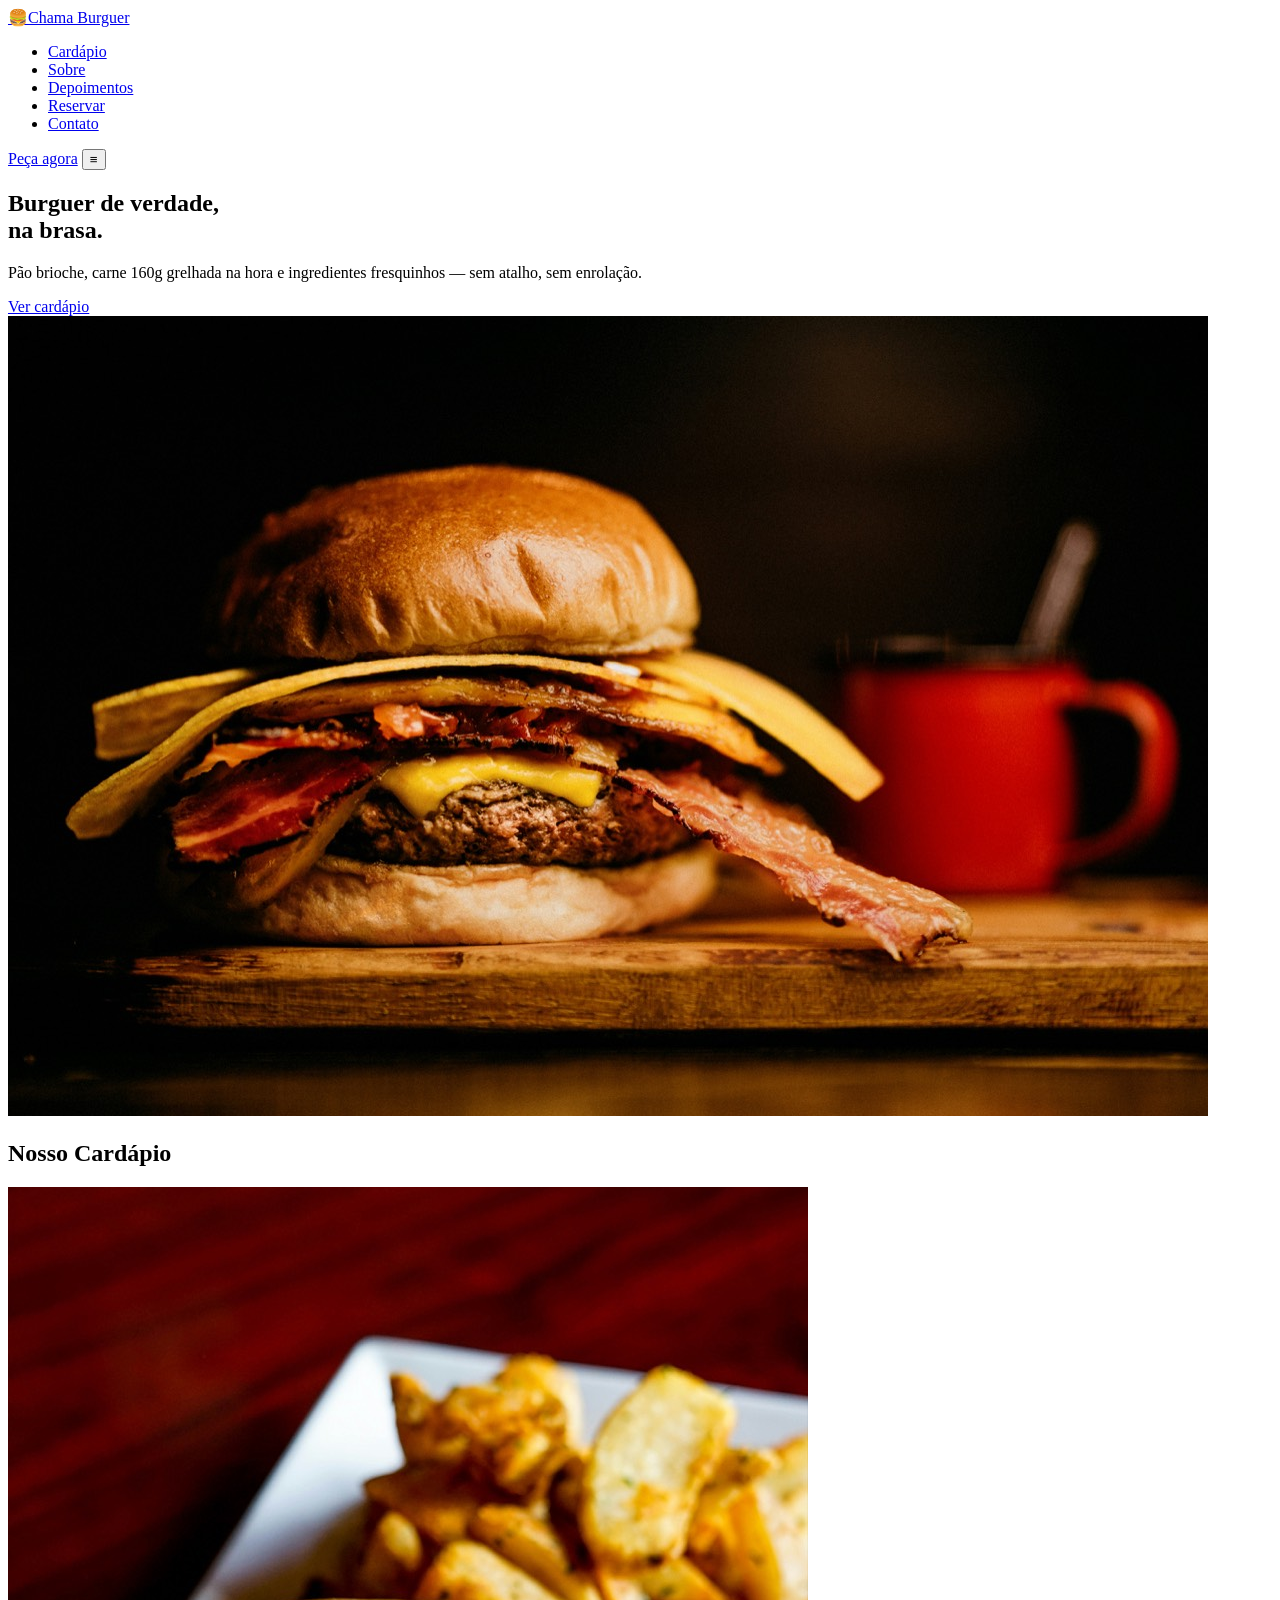
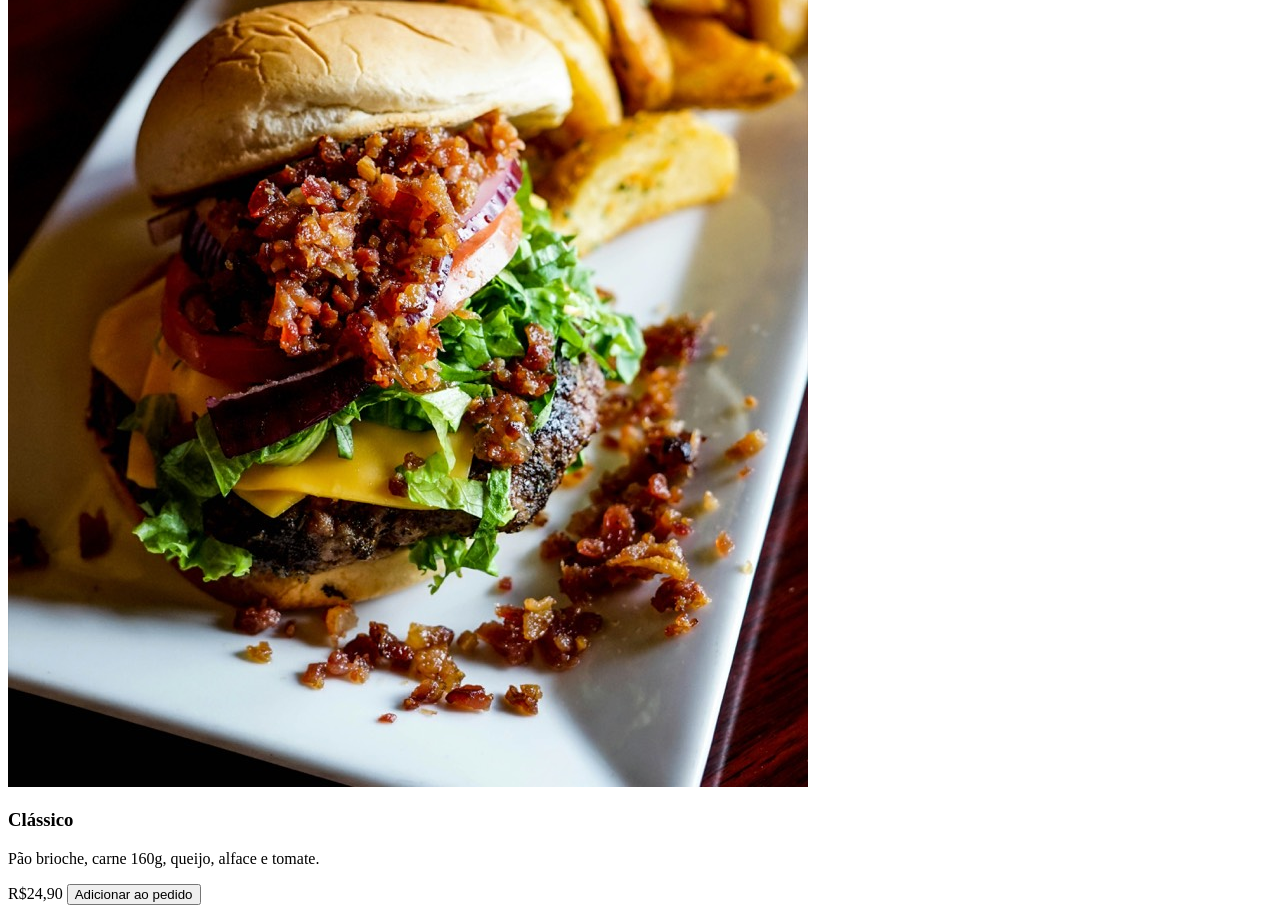
==== ChamaBurger1/index.html @ e44569ee "chama burger" ====
<!DOCTYPE html>
<html lang="pt-BR">
<head>
    <meta charset="UTF-8">
    <meta name="viewport" content="width=device-width, initial-scale=1.0">
    <title>ChamaBurguer</title>
</head>
<body>
    <header class="cabecalho-site">
        <nav class="barra-navegacao">
            <a href="#" class="logo">🍔Chama Burguer</a>

            <ul class="menu-links" id="menuLinks">
                <li><a href="#cardapio">Cardápio</a></li>
                <li><a href="#sobre">Sobre</a></li>
                <li><a href="#depoimentos">Depoimentos</a></li>
                <li><a href="#reserva">Reservar</a></li>
                <li><a href="#contato">Contato</a></li>
            </ul>
            <a href="#pedir" class="botao botao-nav">Peça agora</a>
            <button class="menu-abrir" id="menuAbrir" aria-label="Abrir menu">≡</button>
        </nav>
    </header>

    <main>
        <section class="destaque">
            <div class="destaque-conteudo">
                <div class="destaque-texto">
                    <h1>Burguer de verdade,<br>na brasa.</h1>
                    <p>Pão brioche, carne 160g grelhada na hora e ingredientes fresquinhos — sem atalho, sem enrolação.</p>
                    <a href="#cardapio" class="botao botao-primario">Ver cardápio</a>
                </div>
                <div class="destaque-imagem">
                    <img src="assets/images/destaque-burger.jpg" alt="Hambúrguer artesanal com bacon, queijo e pão brioche, grelhado na brasa">
                </div>
            </div>
        </section>

        <section class="cardapio" id="cardapio">
            <h2>Nosso Cardápio</h2>
            <div class="cardapio-itens">
                <article class="cardapio-item">
                    <div class="cardapio-item-imagem">
                        <img src="assets/images/burger-classico.jpg" alt="Foto do burger Clássico: pão brioche, carne, queijo, bacon e salada">
                    </div>
                    <h3>Clássico</h3>
                    <p>Pão brioche, carne 160g, queijo, alface e tomate.</p>
                    <span class="preco">R$24,90</span>
                    <button class="adicionar-carrinho" data-name="Clássico" data-preco="24.90">Adicionar ao pedido</button>
                </article>
            </div>
        </section>

    </main>
</body>
</html>
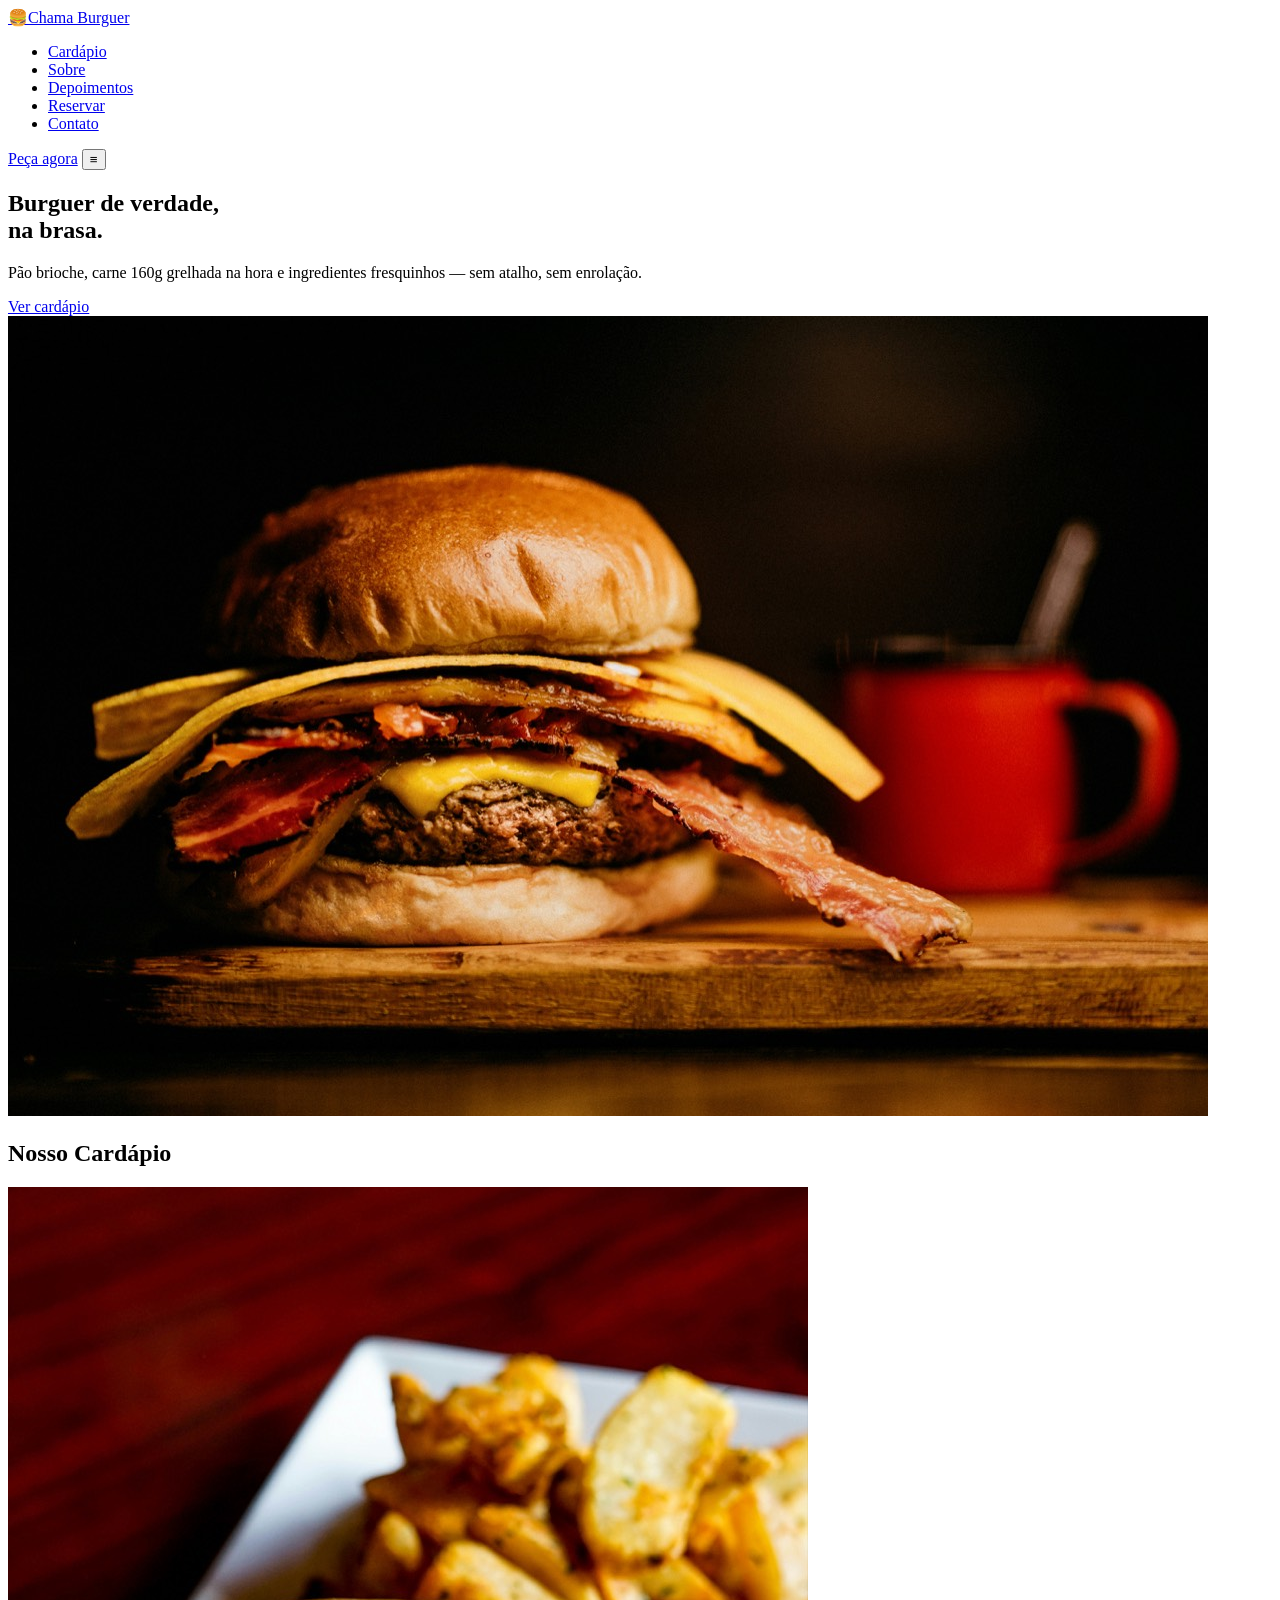
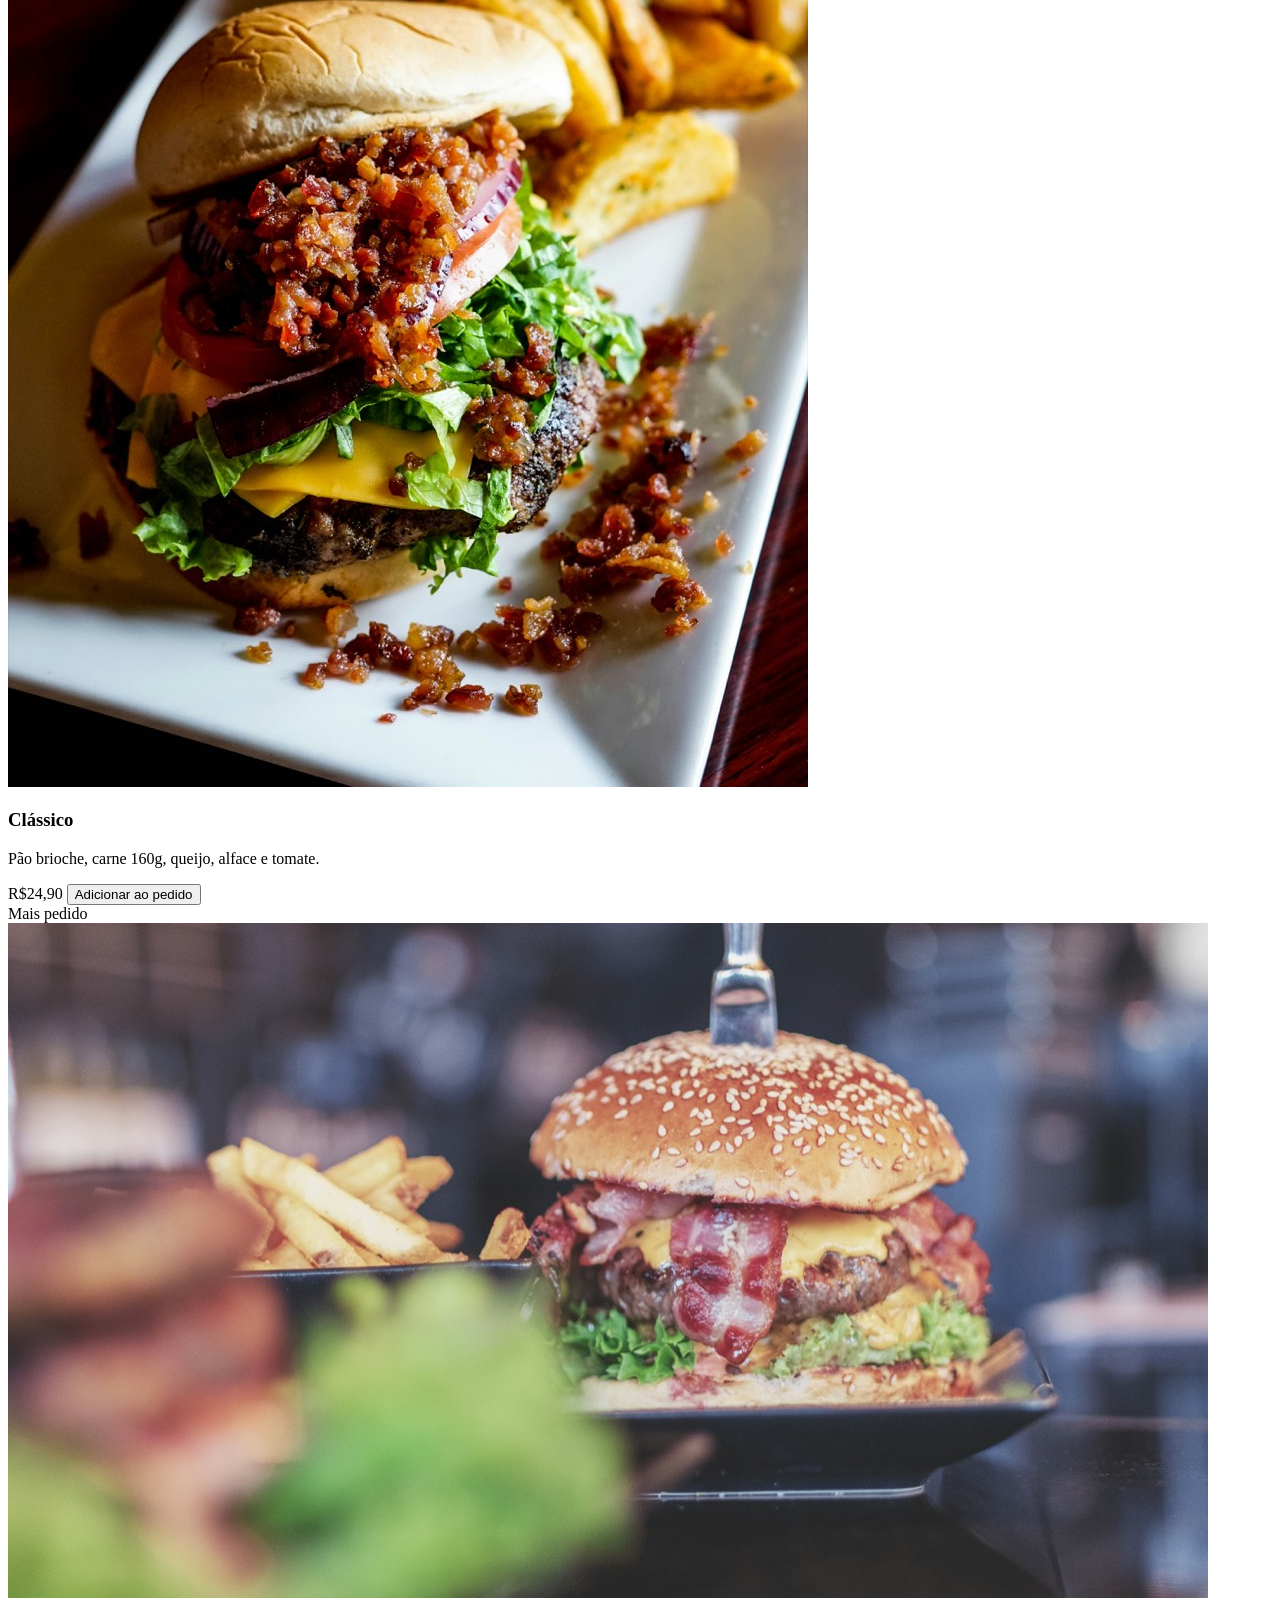
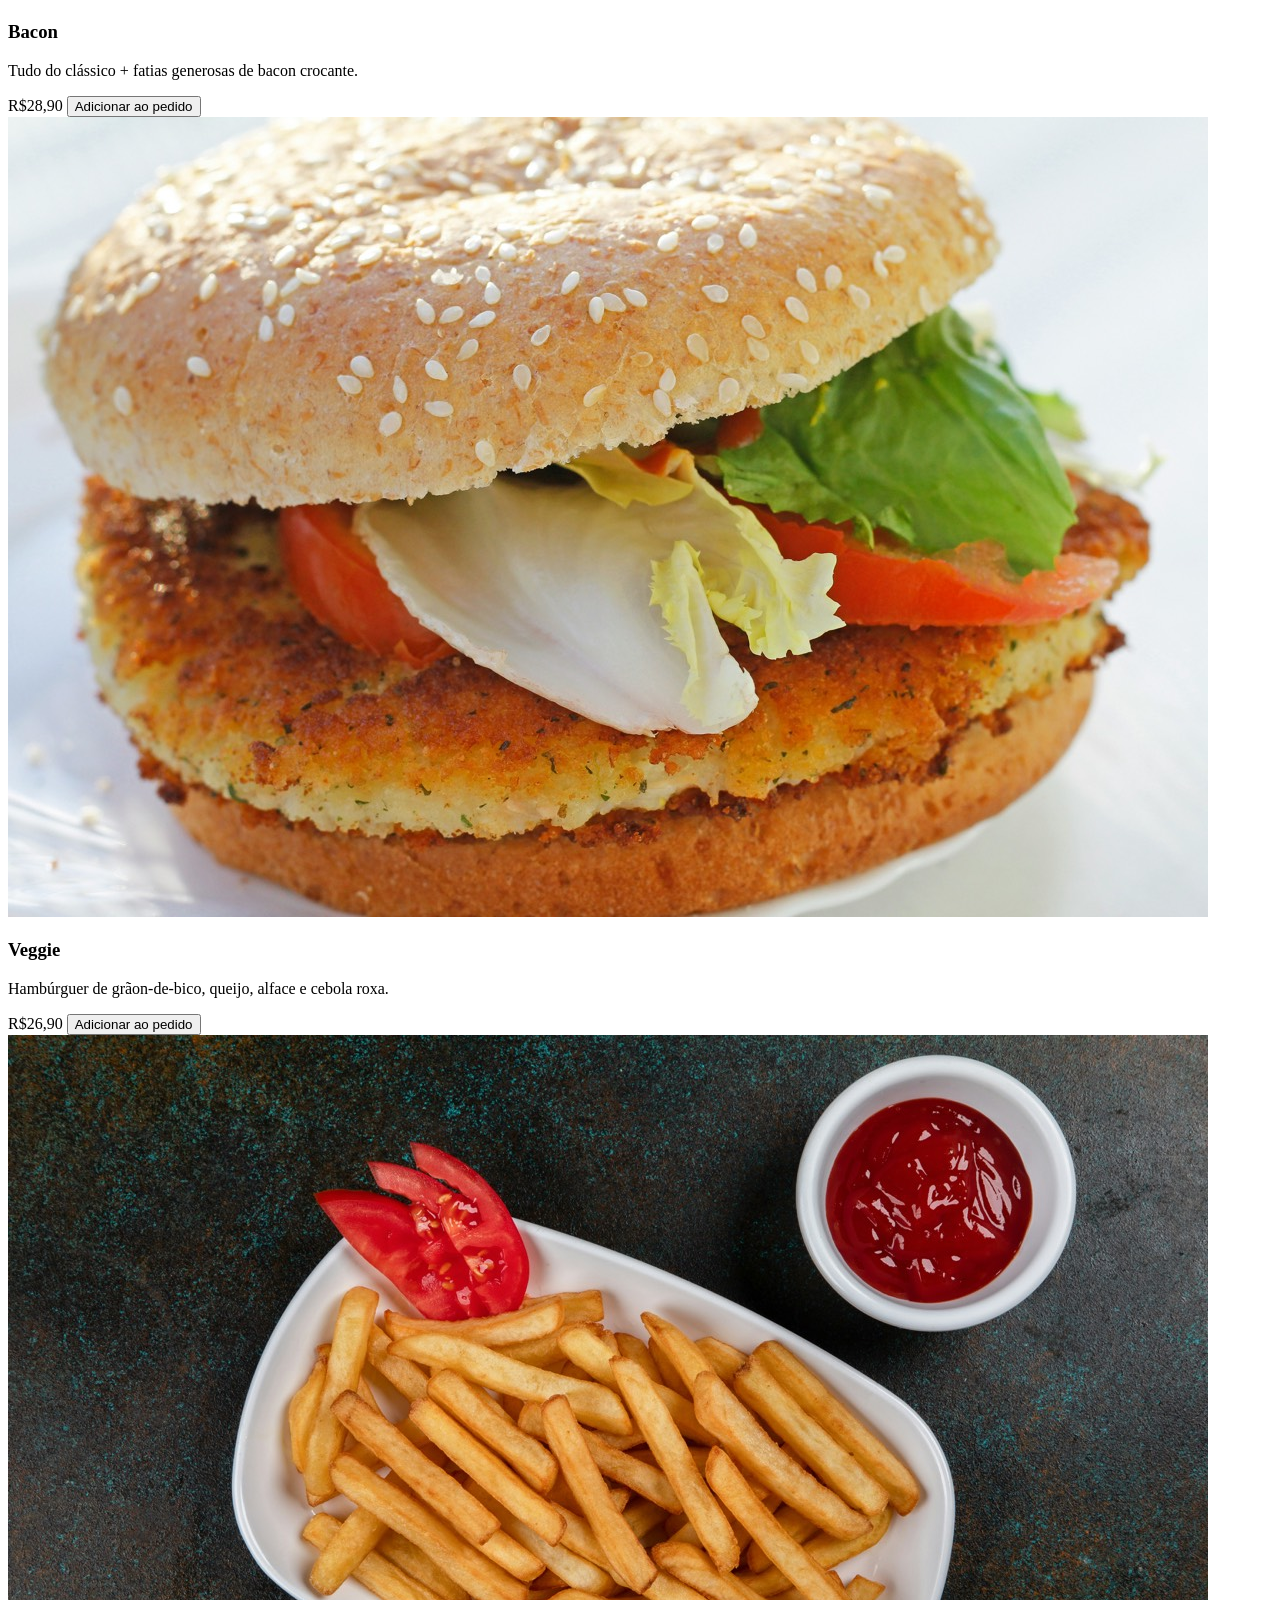
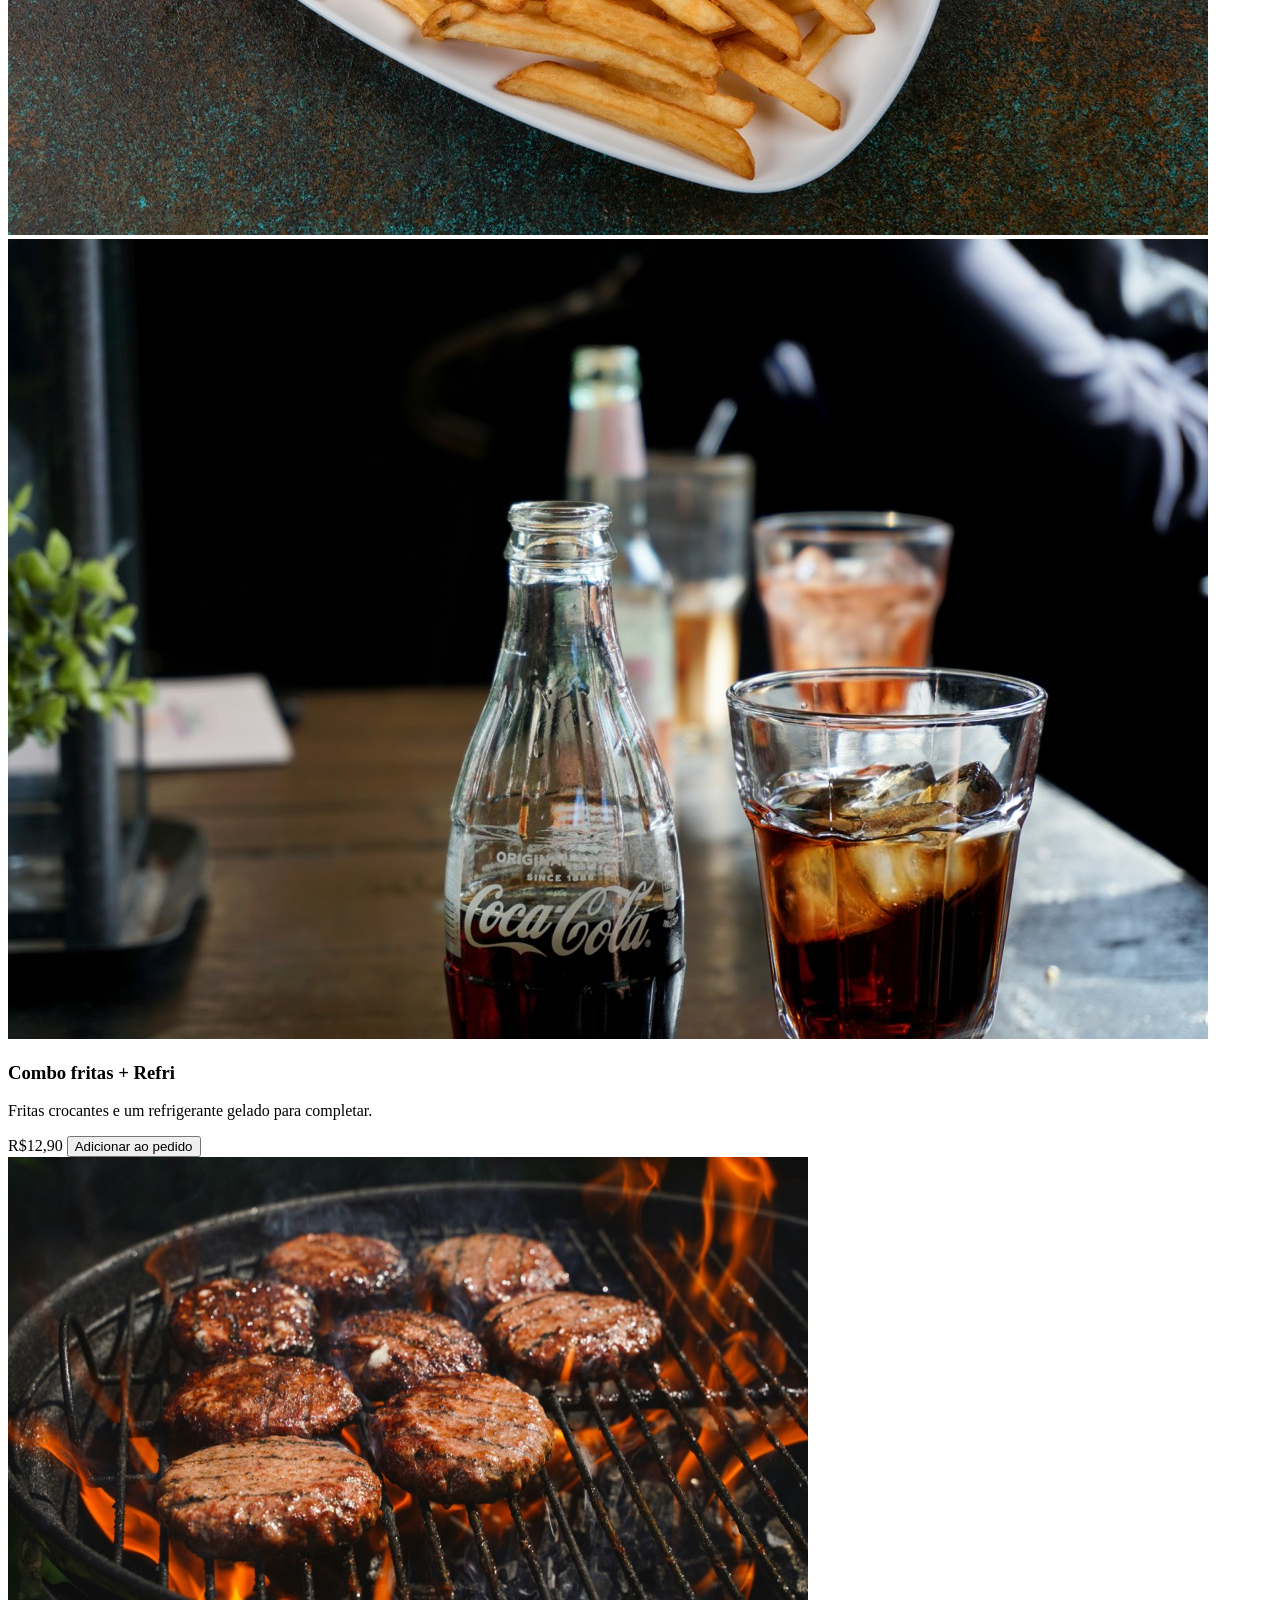
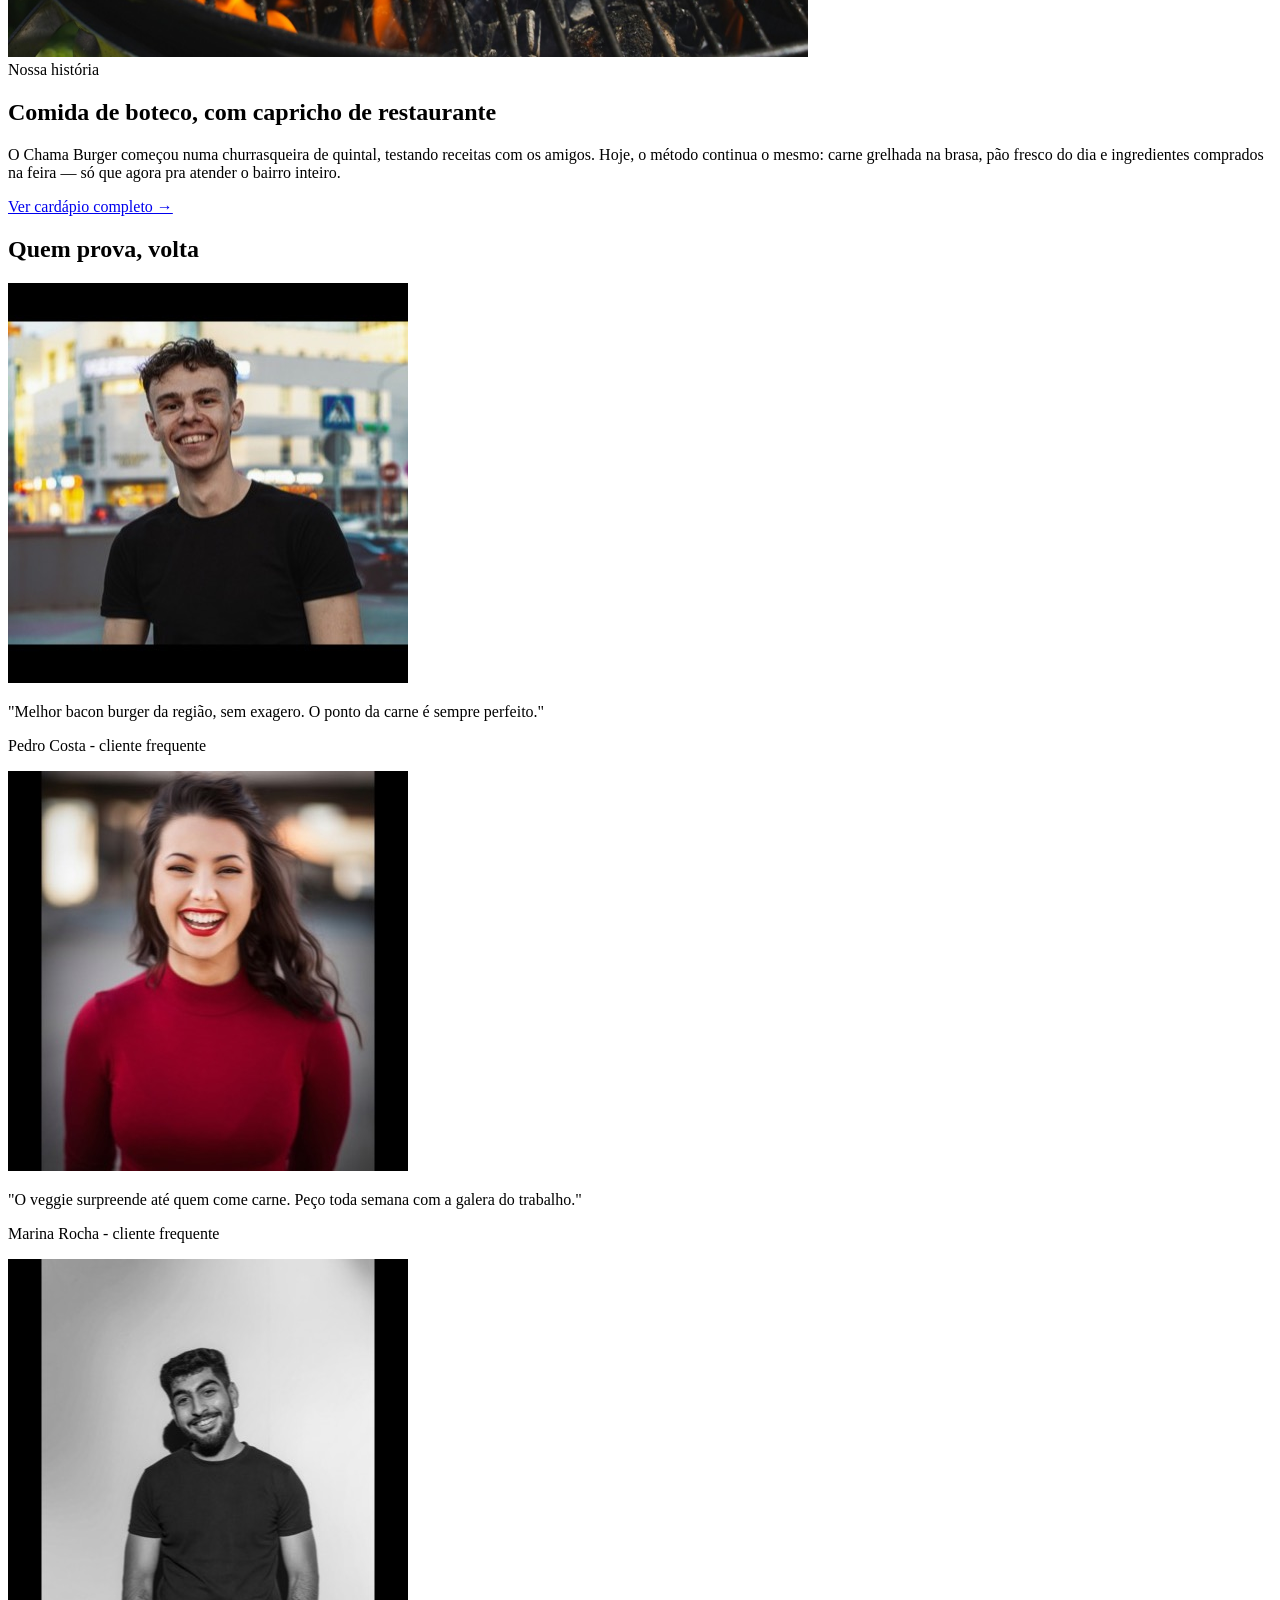
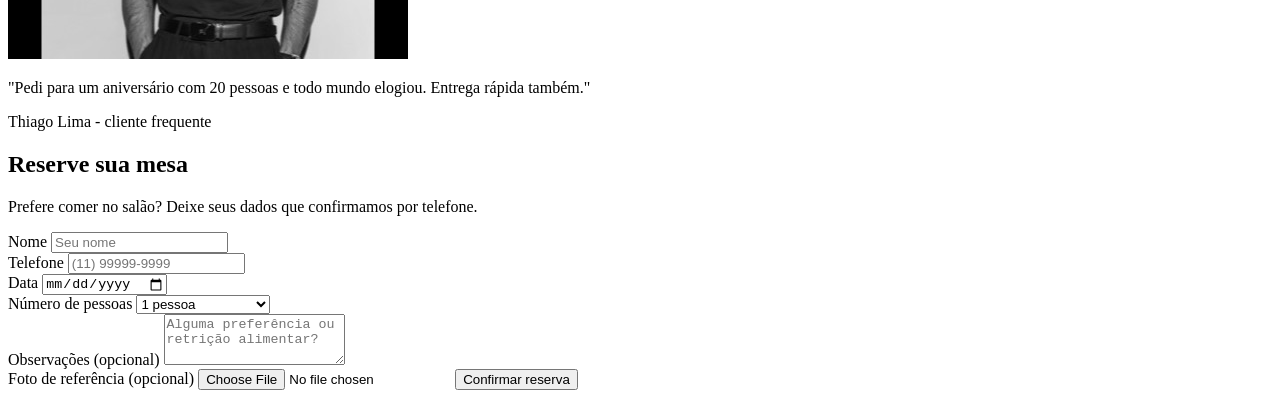
==== commit ae1675ad: "ChamaBurguer alterações" ====
--- a/ChamaBurger1/index.html
+++ b/ChamaBurger1/index.html
@@ -1,10 +1,12 @@
 <!DOCTYPE html>
 <html lang="pt-BR">
+
 <head>
     <meta charset="UTF-8">
     <meta name="viewport" content="width=device-width, initial-scale=1.0">
     <title>ChamaBurguer</title>
 </head>
+
 <body>
     <header class="cabecalho-site">
         <nav class="barra-navegacao">
@@ -27,11 +29,13 @@
             <div class="destaque-conteudo">
                 <div class="destaque-texto">
                     <h1>Burguer de verdade,<br>na brasa.</h1>
-                    <p>Pão brioche, carne 160g grelhada na hora e ingredientes fresquinhos — sem atalho, sem enrolação.</p>
+                    <p>Pão brioche, carne 160g grelhada na hora e ingredientes fresquinhos — sem atalho, sem enrolação.
+                    </p>
                     <a href="#cardapio" class="botao botao-primario">Ver cardápio</a>
                 </div>
                 <div class="destaque-imagem">
-                    <img src="assets/images/destaque-burger.jpg" alt="Hambúrguer artesanal com bacon, queijo e pão brioche, grelhado na brasa">
+                    <img src="assets/images/destaque-burger.jpg"
+                        alt="Hambúrguer artesanal com bacon, queijo e pão brioche, grelhado na brasa">
                 </div>
             </div>
         </section>
@@ -39,18 +43,168 @@
         <section class="cardapio" id="cardapio">
             <h2>Nosso Cardápio</h2>
             <div class="cardapio-itens">
+
                 <article class="cardapio-item">
                     <div class="cardapio-item-imagem">
-                        <img src="assets/images/burger-classico.jpg" alt="Foto do burger Clássico: pão brioche, carne, queijo, bacon e salada">
+                        <img src="assets/images/burger-classico.jpg"
+                            alt="Foto do burger Clássico com pão brioche, carne, queijo, bacon e salada">
                     </div>
                     <h3>Clássico</h3>
                     <p>Pão brioche, carne 160g, queijo, alface e tomate.</p>
                     <span class="preco">R$24,90</span>
-                    <button class="adicionar-carrinho" data-name="Clássico" data-preco="24.90">Adicionar ao pedido</button>
-                </article>
-            </div>
-        </section>
+                    <button class="adicionar-carrinho" data-name="Clássico" data-preco="24.90">Adicionar ao
+                        pedido</button>
+                </article>
+
+                <article class="cardapio-item">
+                    <span class="selo">Mais pedido</span>
+                    <div class="cardapio-item-imagem">
+                        <img src="assets/images/burger-bacon.jpg" alt="Foto do burger Bacon com fatias crocantes">
+                    </div>
+                    <h3>Bacon</h3>
+                    <p>Tudo do clássico + fatias generosas de bacon crocante.</p>
+                    <span class="preco">R$28,90</span>
+                    <button class="adicionar-carrinho" data-name="Bacon" data-preco="28.90">Adicionar ao
+                        pedido</button>
+                </article>
+
+                <article class="cardapio-item">
+                    <div class="cardapio-item-imagem">
+                        <img src="assets/images/burger-veggie.jpg"
+                            alt="Foto do burger Veggie com grão-de-bico e salada">
+                    </div>
+                    <h3>Veggie</h3>
+                    <p>Hambúrguer de grãon-de-bico, queijo, alface e cebola roxa.</p>
+                    <span class="preco">R$26,90</span>
+                    <button class="adicionar-carrinho" data-name="Veggie" data-preco="26.90">Adicionar ao
+                        pedido</button>
+                </article>
+
+                <article class="cardapio-item">
+                    <div class="cardapio-item-imagem cardapio-item-imagem-combo">
+                        <img src="assets/images/fritas.jpg" alt="Porção de fritas crocantes">
+                        <img src="assets/images/bebida.jpg" alt="Refrigerante gelado com gelo">
+                    </div>
+                    <h3>Combo fritas + Refri</h3>
+                    <p>Fritas crocantes e um refrigerante gelado para completar.</p>
+                    <span class="preco">R$12,90</span>
+                    <button class="adicionar-carrinho" data-name="Combo fritas + Refri" data-preco="12.90">Adicionar ao
+                        pedido</button>
+                </article>
+            </div>
+        </section>
+
+        <!-- SOBRE -->
+
+        <section class="sobre" id="sobre">
+            <div class="sobre-imagem">
+                <img src="assets/images/sobre-burger.jpg" alt="Hambúrgueres artesanais sendo preparados" width="800"
+                    height="500">
+            </div>
+
+            <div class="sobre-texto">
+                <span class="secao-rotulo">Nossa história</span>
+                <h2>Comida de boteco, com capricho de restaurante</h2>
+                <p>
+                    O Chama Burger começou numa churrasqueira de quintal, testando receitas com os amigos. Hoje, o método
+                    continua o mesmo: carne grelhada na brasa, pão fresco do dia e ingredientes comprados na feira — só
+                    que agora pra atender o bairro inteiro.
+                </p>
+                <a href="#cardapio" class="link-seta">Ver cardápio completo →</a>
+            </div>
+        </section>
+
+        <!-- DEPOIMENTOS -->
+
+        <section class="depoimentos" id="depoimentos">
+
+            <h2>Quem prova, volta</h2>
+            <div class="depoimentos-lista">
+
+                <!--DEPOIMENTO PEDRO-->
+
+                <article class="depoimento">
+                    <img src="assets/images/avatar-pedro.jpg" alt="Foto de Pedro Costa" class="avatar">
+                    <p class="citacao">"Melhor bacon burger da região, sem exagero. O ponto da carne é sempre perfeito."</p>
+                    <p class="autor">Pedro Costa <span>- cliente frequente</span></p>
+                </article>
+
+                <!--DEPOIMENTO MARINA -->
+
+                <article class="depoimento">
+                    <img src="assets/images/avatar-marina.jpg" alt="Foto de Marina Rocha" class="avatar">
+                    <p class="citacao">"O veggie surpreende até quem come carne. Peço toda semana com a galera do trabalho."</p>
+                    <p class="autor">Marina Rocha <span>- cliente frequente</span></p>
+                </article>
+
+                <!-- DEPOIMENTO THIAGO -->
+
+                <article class="depoimento">
+                    <img src="assets/images/avatar-thiago.jpg" alt="Foto de Thiago Lima" class="avatar">
+                    <p class="citacao">"Pedi para um aniversário com 20 pessoas e todo mundo elogiou. Entrega rápida também."</p>
+                    <p class="autor">Thiago Lima <span>- cliente frequente</span></p>
+                </article>
+            </div>
+        </section>
+
+
+        <!--RESERVA-->
+        <section class="reserva" id="reserva">
+            <h2>Reserve sua mesa</h2>
+            <p>Prefere comer no salão? Deixe seus dados que confirmamos por telefone.</p>
+
+            <form class="reserva-formulario" id="reservaFormulario">
+
+                <!--Adicionar nome-->
+                 <div class="linha-formulario">
+                    <label for="nome">Nome</label>
+                    <input type="text" id="nome" name="nome" placeholder="Seu nome" required>
+                 </div>
+
+                 <!--Adionar telefone-->
+                 <div class="linha-formulario">
+                    <label for="telefone">Telefone</label>
+                    <input type="tel" id="telefone" name="telefone" placeholder="(11) 99999-9999" required>
+                 </div>
+
+                 <!--Adicionar data-->
+                 <div class="linha-formulario">
+                    <label for="data">Data</label>
+                    <input type="date" id="data" name="data" required>
+                 </div>
+
+                 <!--Adicionar Número de pessoas-->
+                 <div class="linha-formulario">
+                    <label for="pessoas">Número de pessoas</label>
+                    <select name="pessoas" id="pessoas">
+                        <option value="1">1 pessoa</option>
+                        <option value="2">2 pessoas</option>
+                        <option value="3">3 pessoas</option>
+                        <option value="4">4 pessoas</option>
+                        <option value="5+">5 pessoas ou mais</option>
+                    </select>
+                 </div>
+
+                 <!--Adicionar observações-->
+                 <div class="linha-formulario linha-formulario-completo">
+                    <label for="mensagem">Observações (opcional)</label>
+                    <textarea name="mensagem" id="mensagem" rows="3" placeholder="Alguma preferência ou retrição alimentar?"></textarea>
+                 </div>
+
+                 <!-- Adicionar imagem e enviar formulário-->
+                 <div class="linha-formulario linha-formulario-completo">
+                    <label for="foto">Foto de referência (opcional)</label>
+                    <input type="file" id="foto" name="foto" accept="image/*">
+
+                    <img id="fotoPrevia" class="foto-previa" alt="Prévia da imagem selecionada" hidden>
+                    <button type="submit" class="botao botao-primario formulario-enviar">Confirmar reserva</button>
+                 </div>
+
+            </form>
+        </section>
+
 
     </main>
 </body>
+
 </html>
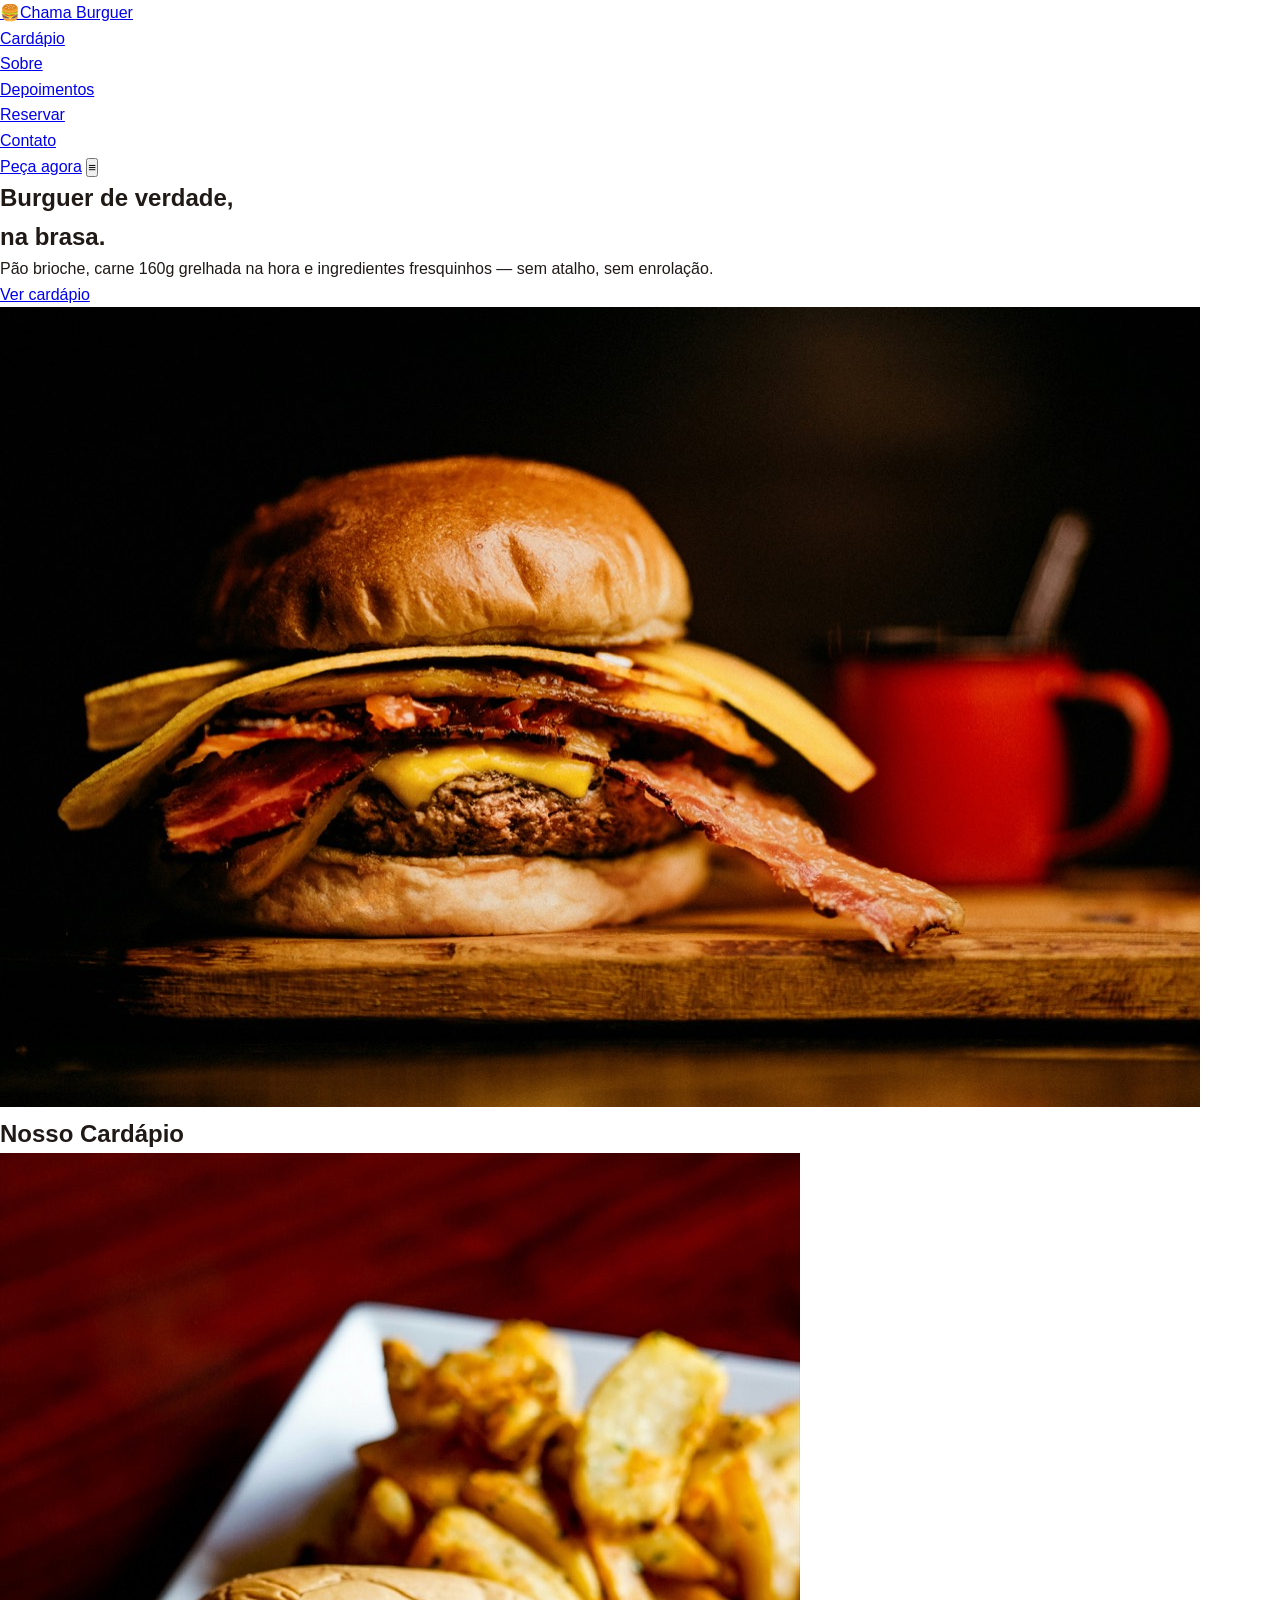
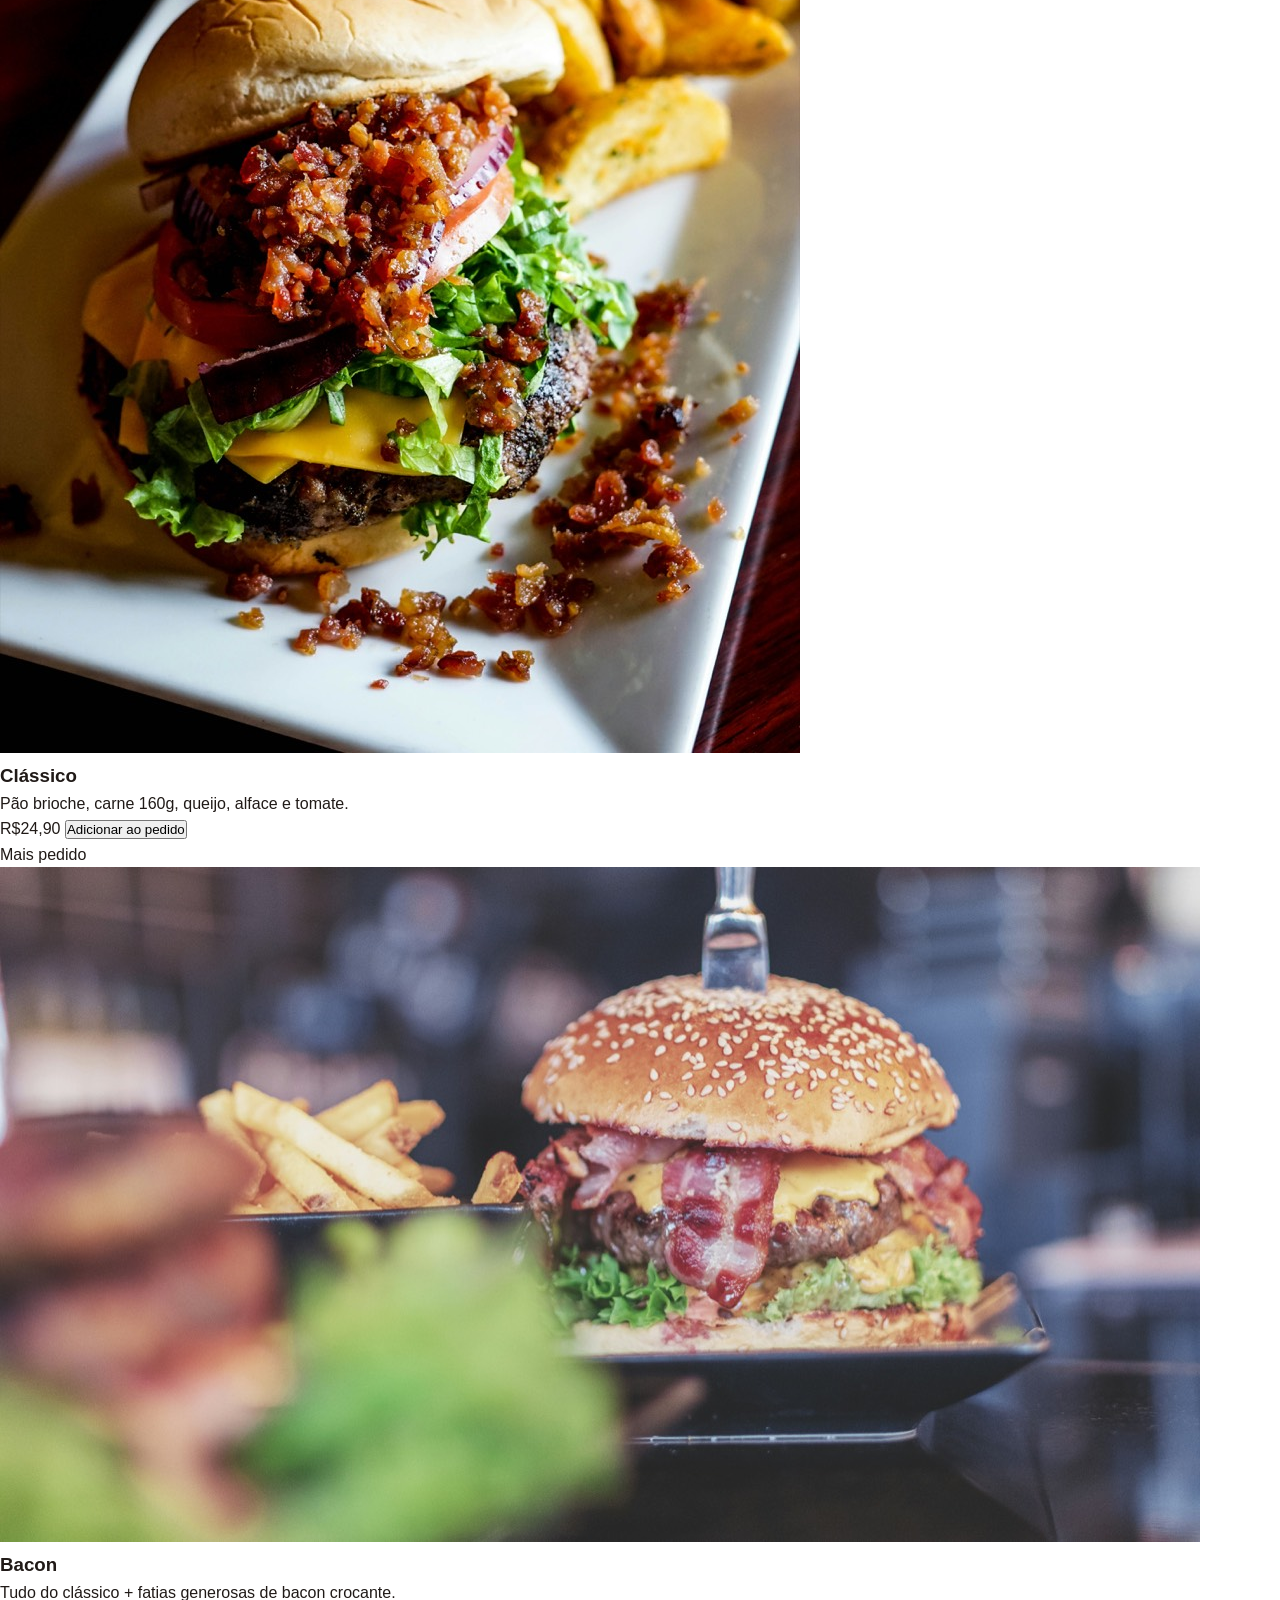
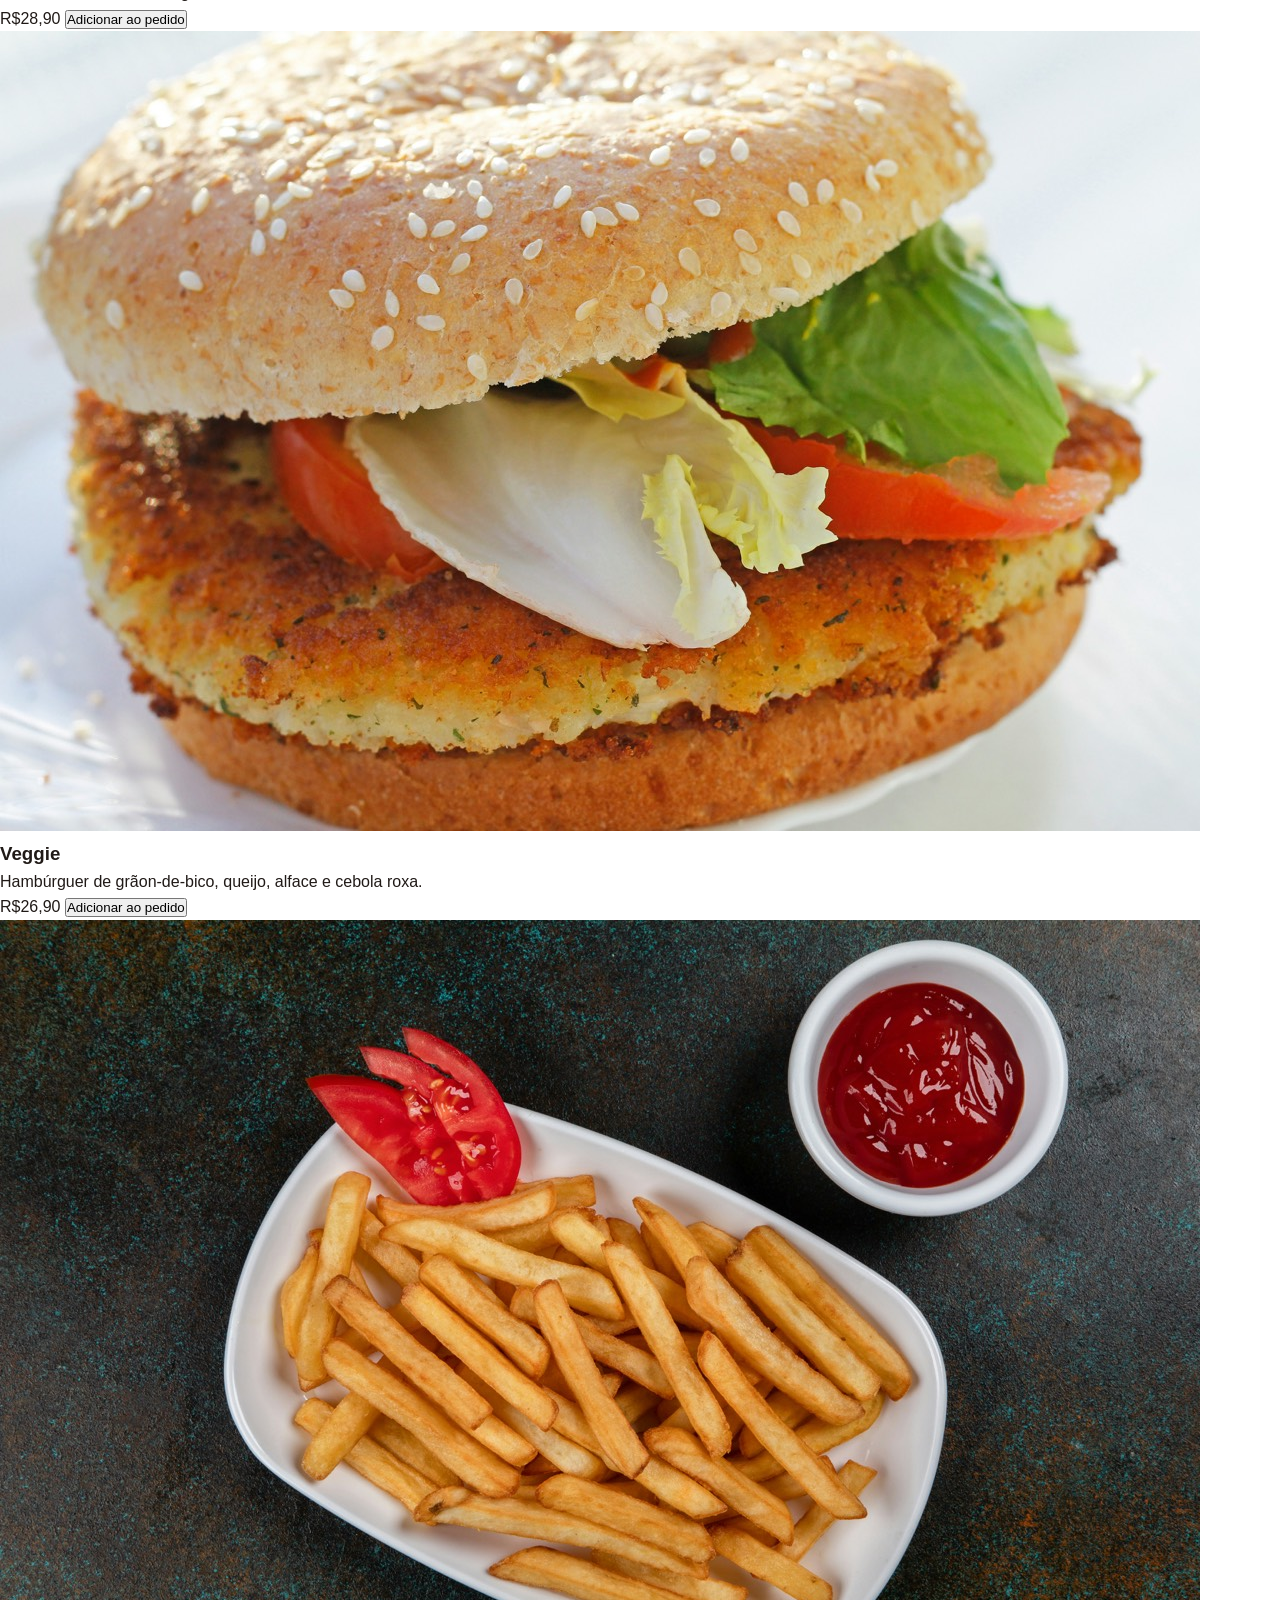
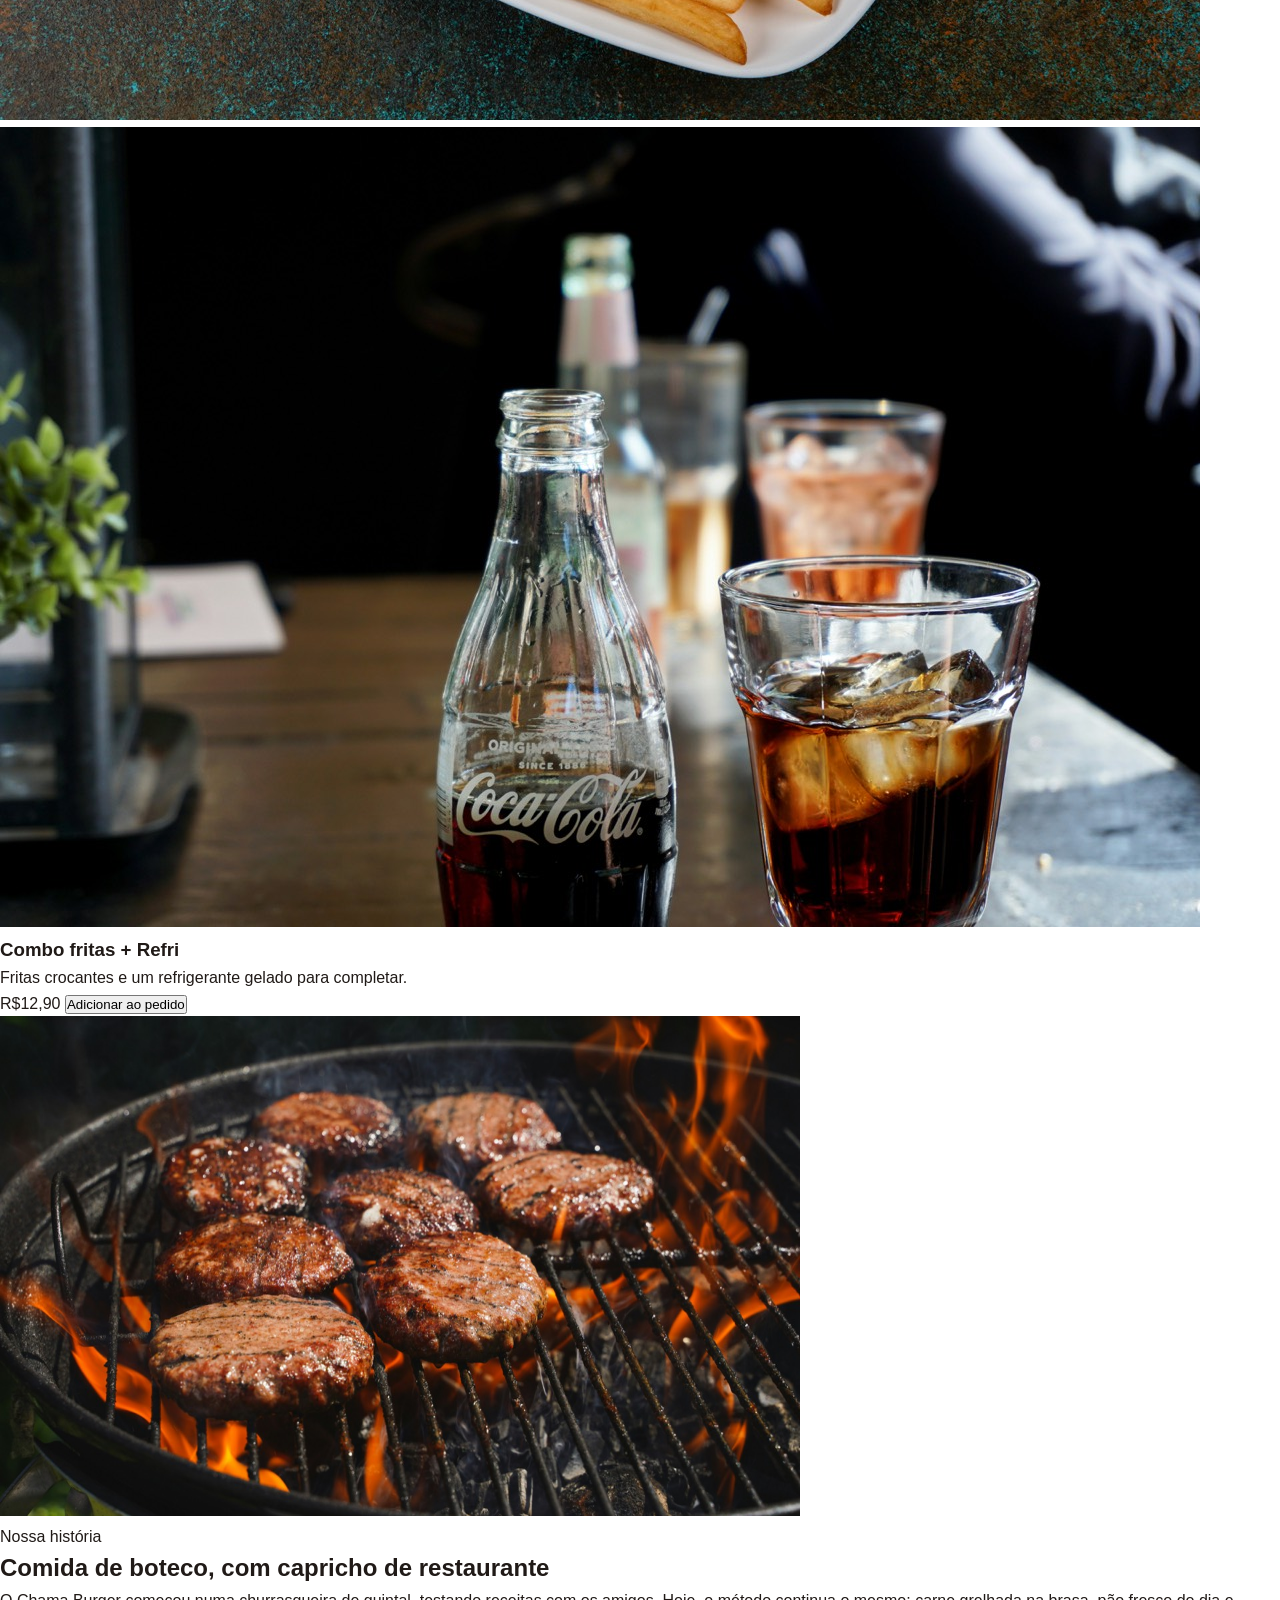
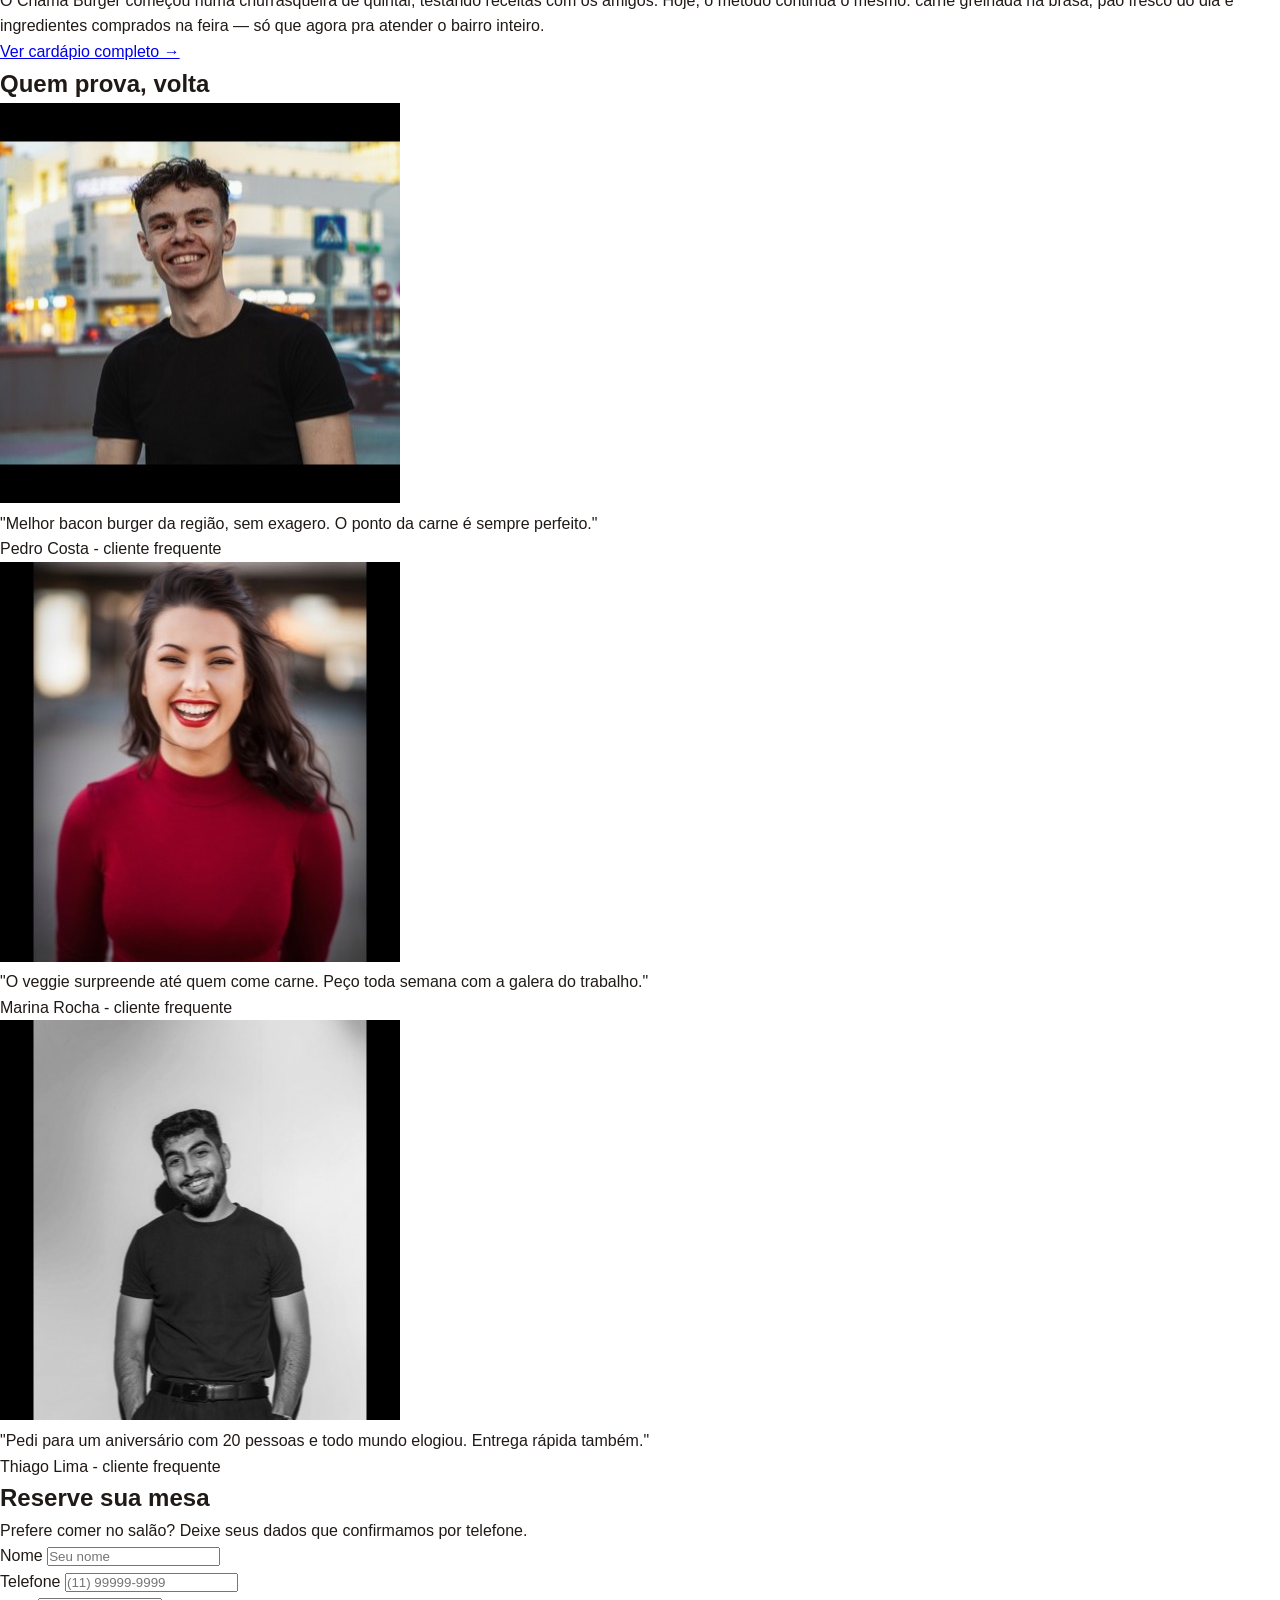
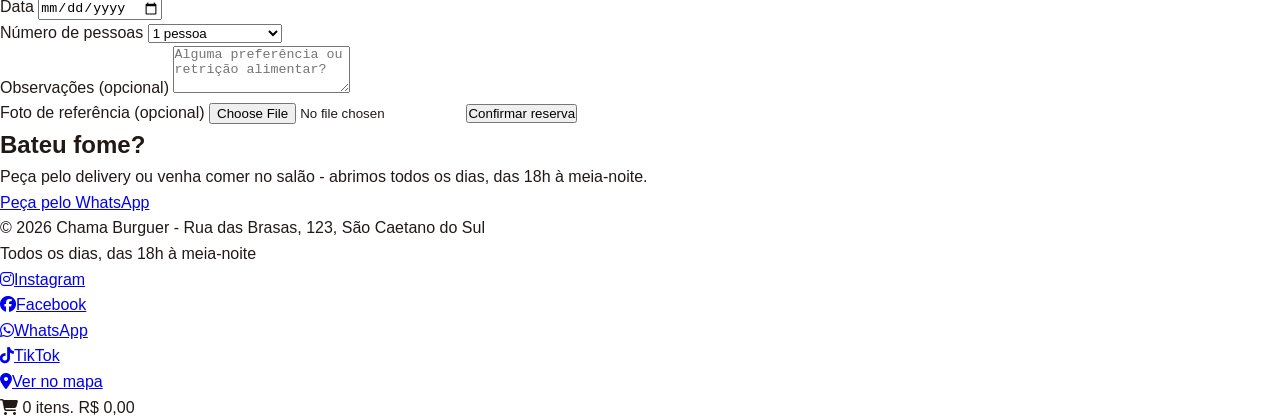
==== commit 3a88e406: "Finalização HTML e inicio CSS" ====
--- a/ChamaBurger1/index.html
+++ b/ChamaBurger1/index.html
@@ -5,6 +5,8 @@
     <meta charset="UTF-8">
     <meta name="viewport" content="width=device-width, initial-scale=1.0">
     <title>ChamaBurguer</title>
+    <link rel="stylesheet" href="style.css">
+    <link rel="stylesheet" href="https://cdnjs.cloudflare.com/ajax/libs/font-awesome/6.5.2/css/all.min.css">
 </head>
 
 <body>
@@ -106,7 +108,8 @@
                 <span class="secao-rotulo">Nossa história</span>
                 <h2>Comida de boteco, com capricho de restaurante</h2>
                 <p>
-                    O Chama Burger começou numa churrasqueira de quintal, testando receitas com os amigos. Hoje, o método
+                    O Chama Burger começou numa churrasqueira de quintal, testando receitas com os amigos. Hoje, o
+                    método
                     continua o mesmo: carne grelhada na brasa, pão fresco do dia e ingredientes comprados na feira — só
                     que agora pra atender o bairro inteiro.
                 </p>
@@ -125,7 +128,8 @@
 
                 <article class="depoimento">
                     <img src="assets/images/avatar-pedro.jpg" alt="Foto de Pedro Costa" class="avatar">
-                    <p class="citacao">"Melhor bacon burger da região, sem exagero. O ponto da carne é sempre perfeito."</p>
+                    <p class="citacao">"Melhor bacon burger da região, sem exagero. O ponto da carne é sempre perfeito."
+                    </p>
                     <p class="autor">Pedro Costa <span>- cliente frequente</span></p>
                 </article>
 
@@ -133,7 +137,8 @@
 
                 <article class="depoimento">
                     <img src="assets/images/avatar-marina.jpg" alt="Foto de Marina Rocha" class="avatar">
-                    <p class="citacao">"O veggie surpreende até quem come carne. Peço toda semana com a galera do trabalho."</p>
+                    <p class="citacao">"O veggie surpreende até quem come carne. Peço toda semana com a galera do
+                        trabalho."</p>
                     <p class="autor">Marina Rocha <span>- cliente frequente</span></p>
                 </article>
 
@@ -141,7 +146,8 @@
 
                 <article class="depoimento">
                     <img src="assets/images/avatar-thiago.jpg" alt="Foto de Thiago Lima" class="avatar">
-                    <p class="citacao">"Pedi para um aniversário com 20 pessoas e todo mundo elogiou. Entrega rápida também."</p>
+                    <p class="citacao">"Pedi para um aniversário com 20 pessoas e todo mundo elogiou. Entrega rápida
+                        também."</p>
                     <p class="autor">Thiago Lima <span>- cliente frequente</span></p>
                 </article>
             </div>
@@ -156,25 +162,25 @@
             <form class="reserva-formulario" id="reservaFormulario">
 
                 <!--Adicionar nome-->
-                 <div class="linha-formulario">
+                <div class="linha-formulario">
                     <label for="nome">Nome</label>
                     <input type="text" id="nome" name="nome" placeholder="Seu nome" required>
-                 </div>
-
-                 <!--Adionar telefone-->
-                 <div class="linha-formulario">
+                </div>
+
+                <!--Adionar telefone-->
+                <div class="linha-formulario">
                     <label for="telefone">Telefone</label>
                     <input type="tel" id="telefone" name="telefone" placeholder="(11) 99999-9999" required>
-                 </div>
-
-                 <!--Adicionar data-->
-                 <div class="linha-formulario">
+                </div>
+
+                <!--Adicionar data-->
+                <div class="linha-formulario">
                     <label for="data">Data</label>
                     <input type="date" id="data" name="data" required>
-                 </div>
-
-                 <!--Adicionar Número de pessoas-->
-                 <div class="linha-formulario">
+                </div>
+
+                <!--Adicionar Número de pessoas-->
+                <div class="linha-formulario">
                     <label for="pessoas">Número de pessoas</label>
                     <select name="pessoas" id="pessoas">
                         <option value="1">1 pessoa</option>
@@ -183,28 +189,56 @@
                         <option value="4">4 pessoas</option>
                         <option value="5+">5 pessoas ou mais</option>
                     </select>
-                 </div>
-
-                 <!--Adicionar observações-->
-                 <div class="linha-formulario linha-formulario-completo">
+                </div>
+
+                <!--Adicionar observações-->
+                <div class="linha-formulario linha-formulario-completo">
                     <label for="mensagem">Observações (opcional)</label>
-                    <textarea name="mensagem" id="mensagem" rows="3" placeholder="Alguma preferência ou retrição alimentar?"></textarea>
-                 </div>
-
-                 <!-- Adicionar imagem e enviar formulário-->
-                 <div class="linha-formulario linha-formulario-completo">
+                    <textarea name="mensagem" id="mensagem" rows="3"
+                        placeholder="Alguma preferência ou retrição alimentar?"></textarea>
+                </div>
+
+                <!-- Adicionar imagem e enviar formulário-->
+                <div class="linha-formulario linha-formulario-completo">
                     <label for="foto">Foto de referência (opcional)</label>
                     <input type="file" id="foto" name="foto" accept="image/*">
 
                     <img id="fotoPrevia" class="foto-previa" alt="Prévia da imagem selecionada" hidden>
                     <button type="submit" class="botao botao-primario formulario-enviar">Confirmar reserva</button>
-                 </div>
+                </div>
 
             </form>
-        </section>
-
-
+            <div class="reserva-confirmacao" id="reservaConfirmacao"></div>
+        </section>
+
+        <section class="chamada-final" id="pedir">
+            <h2>Bateu fome?</h2>
+            <p>Peça pelo delivery ou venha comer no salão - abrimos todos os dias, das 18h à meia-noite.</p>
+            <a href="#" class="botao botao-destaque">Peça pelo WhatsApp</a>
+        </section>
     </main>
+
+    <footer class="rodape-site" id="contato">
+        <div class="rodape-info">
+            <p>&copy; 2026 Chama Burguer - Rua das Brasas, 123, São Caetano do Sul</p>
+            <p class="rodape-horario">Todos os dias, das 18h à meia-noite</p>
+        </div>
+
+        <ul class="rodape-links">
+            <li><a href="#" aria-label="Instagram"><i class="fa-brands fa-instagram"></i><span>Instagram</span></a></li>
+            <li><a href="#" aria-label="Facebook"><i class="fa-brands fa-facebook"></i><span>Facebook</span></a></li>
+            <li><a href="#" aria-label="WhatsApp"><i class="fa-brands fa-whatsapp"></i><span>WhatsApp</span></a></li>
+            <li><a href="#" aria-label="TikTok"><i class="fa-brands fa-tiktok"></i><span>TikTok</span></a></li>
+            <li><a href="#" aria-label="Ver no mapa"><i class="fa-solid fa-location-dot"></i><span>Ver no mapa</span></a></li>
+        </ul>
+    </footer>
+    
+    <!-- Carrinho de compras-->
+    <div class="carrinho-resumo" id="carrinhoResumo">
+        <span class="carrinho-icone"><i class="fa-solid fa-cart-shopping"></i></span>
+        <span id="carrinhoContador">0</span> itens. <span id="carrinhoTotal">R$ 0,00</span>
+    </div>
+    
 </body>
 
 </html>
--- a/ChamaBurger1/style.css
+++ b/ChamaBurger1/style.css
@@ -0,0 +1,23 @@
+:root{
+    --color-primary:#e63946;
+    --colar-primary-dark: #c1272d;
+    --color-accent: #f4a300; 
+    --color-dark: #201a17;
+    --color-light: #fff7ed; 
+    --color-gray: #6b7280;
+    --radius: 14px;
+    --font-titulo:"Anton", Impact, sans-serif;
+    --font-base: "Inter", Roboto, Helvetica, Arial, sans-serif;
+}
+
+*{
+    margin: 0;
+    padding: 0;
+    box-sizing: border-box;
+}
+
+body {
+    font-family: var(--font-base);
+    color: var(--color-dark);
+    line-height: 1.6;
+}
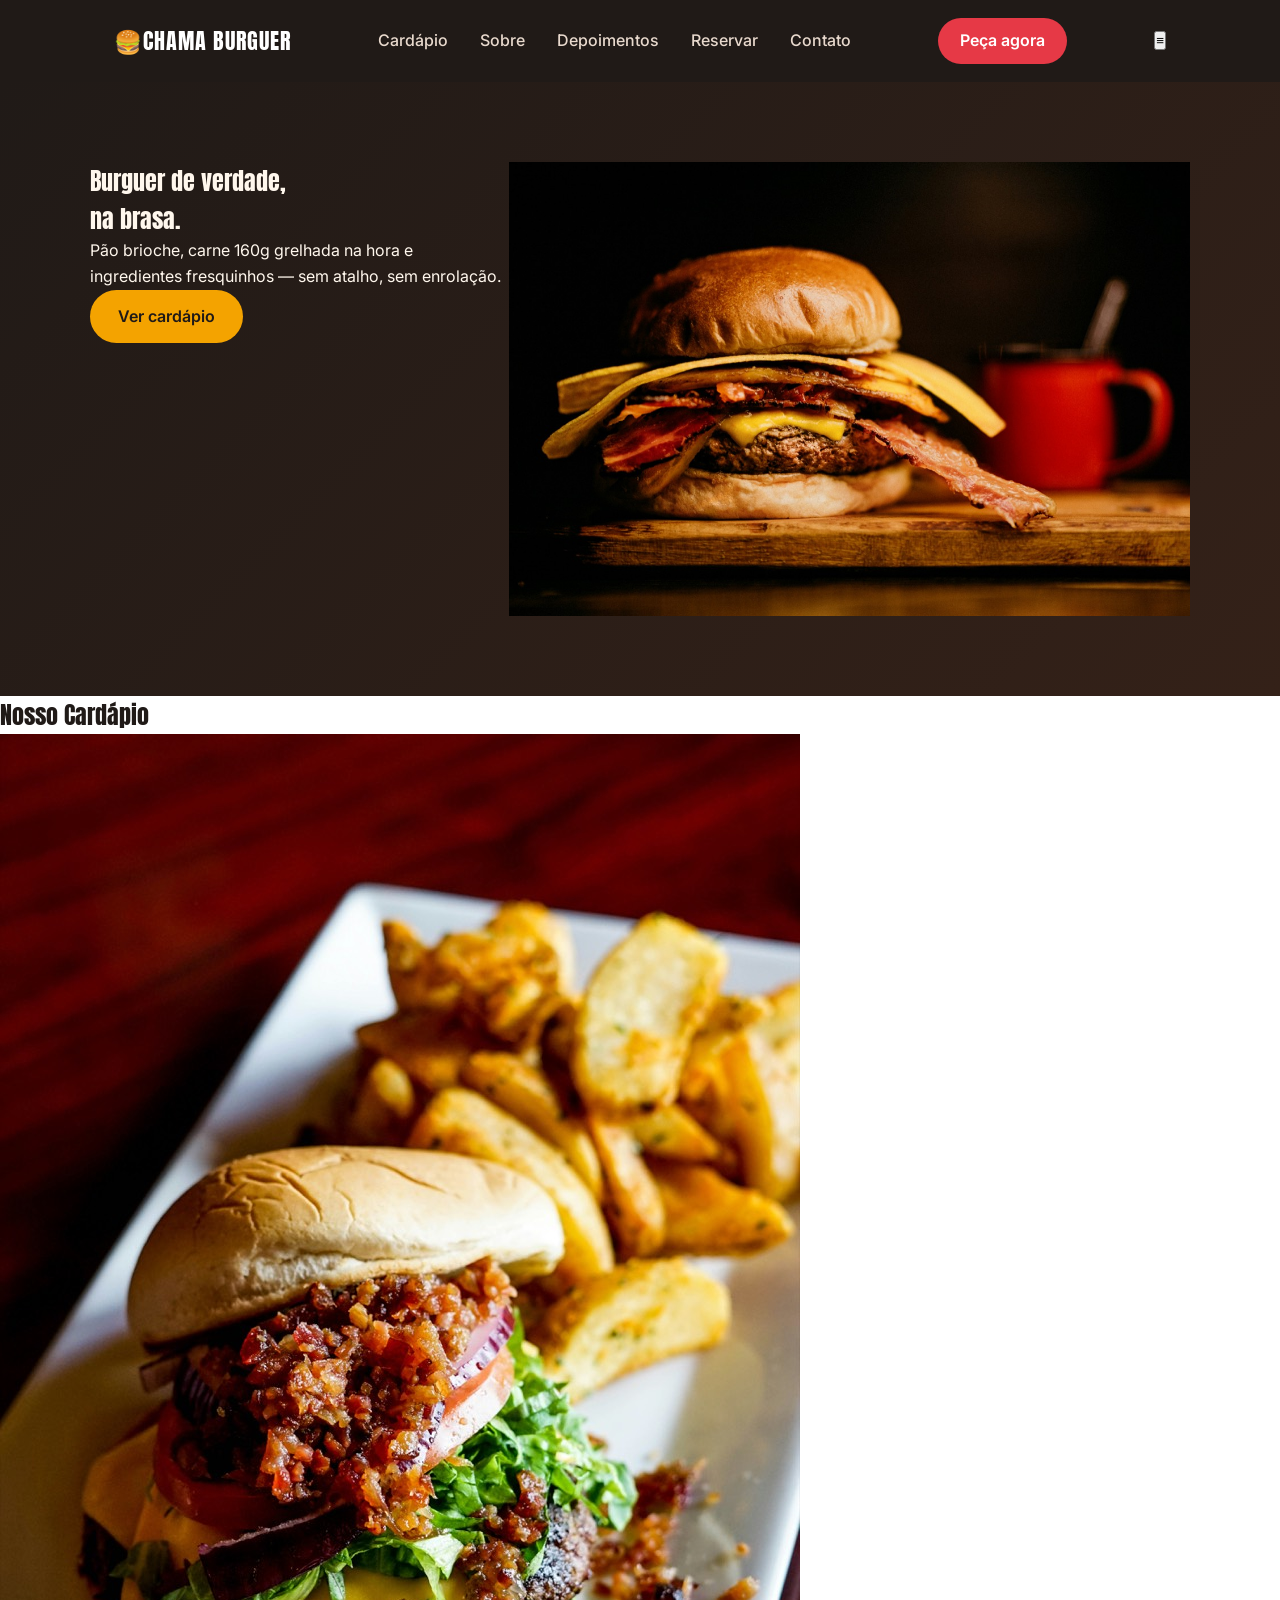
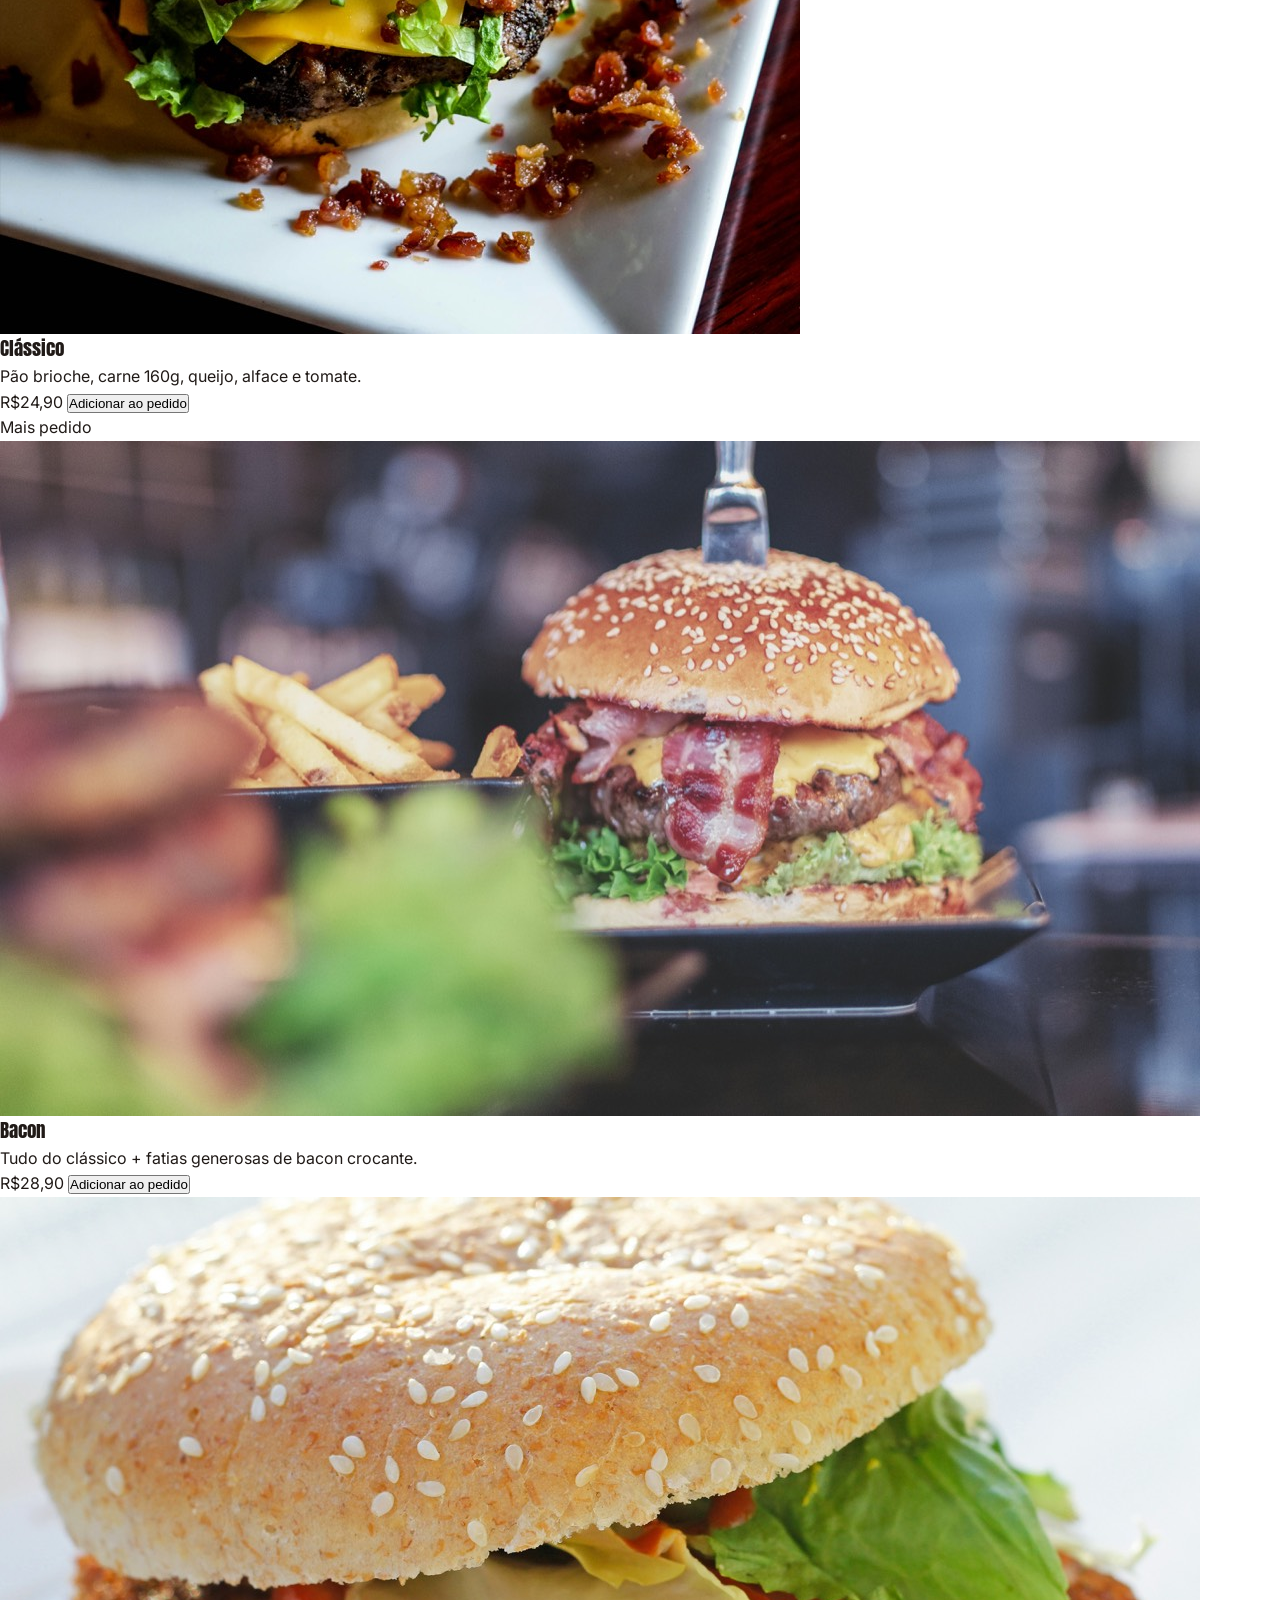
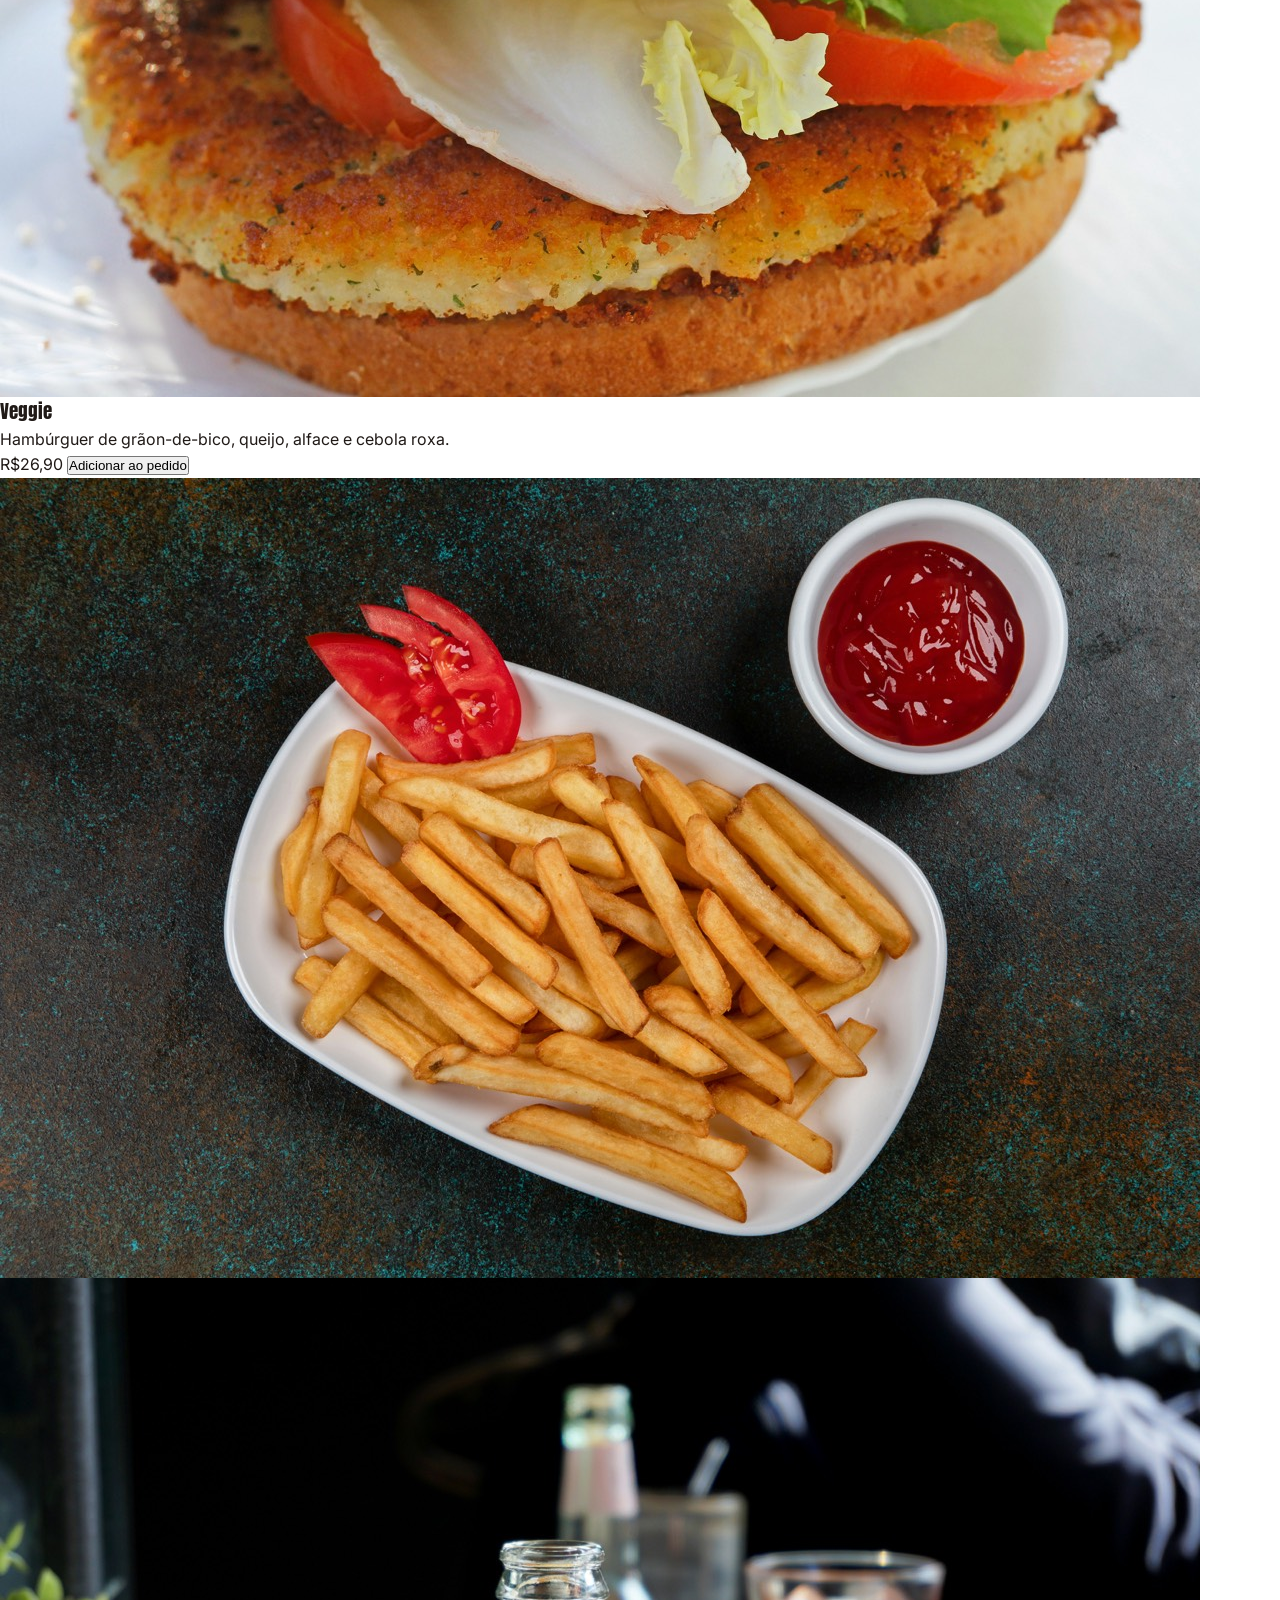
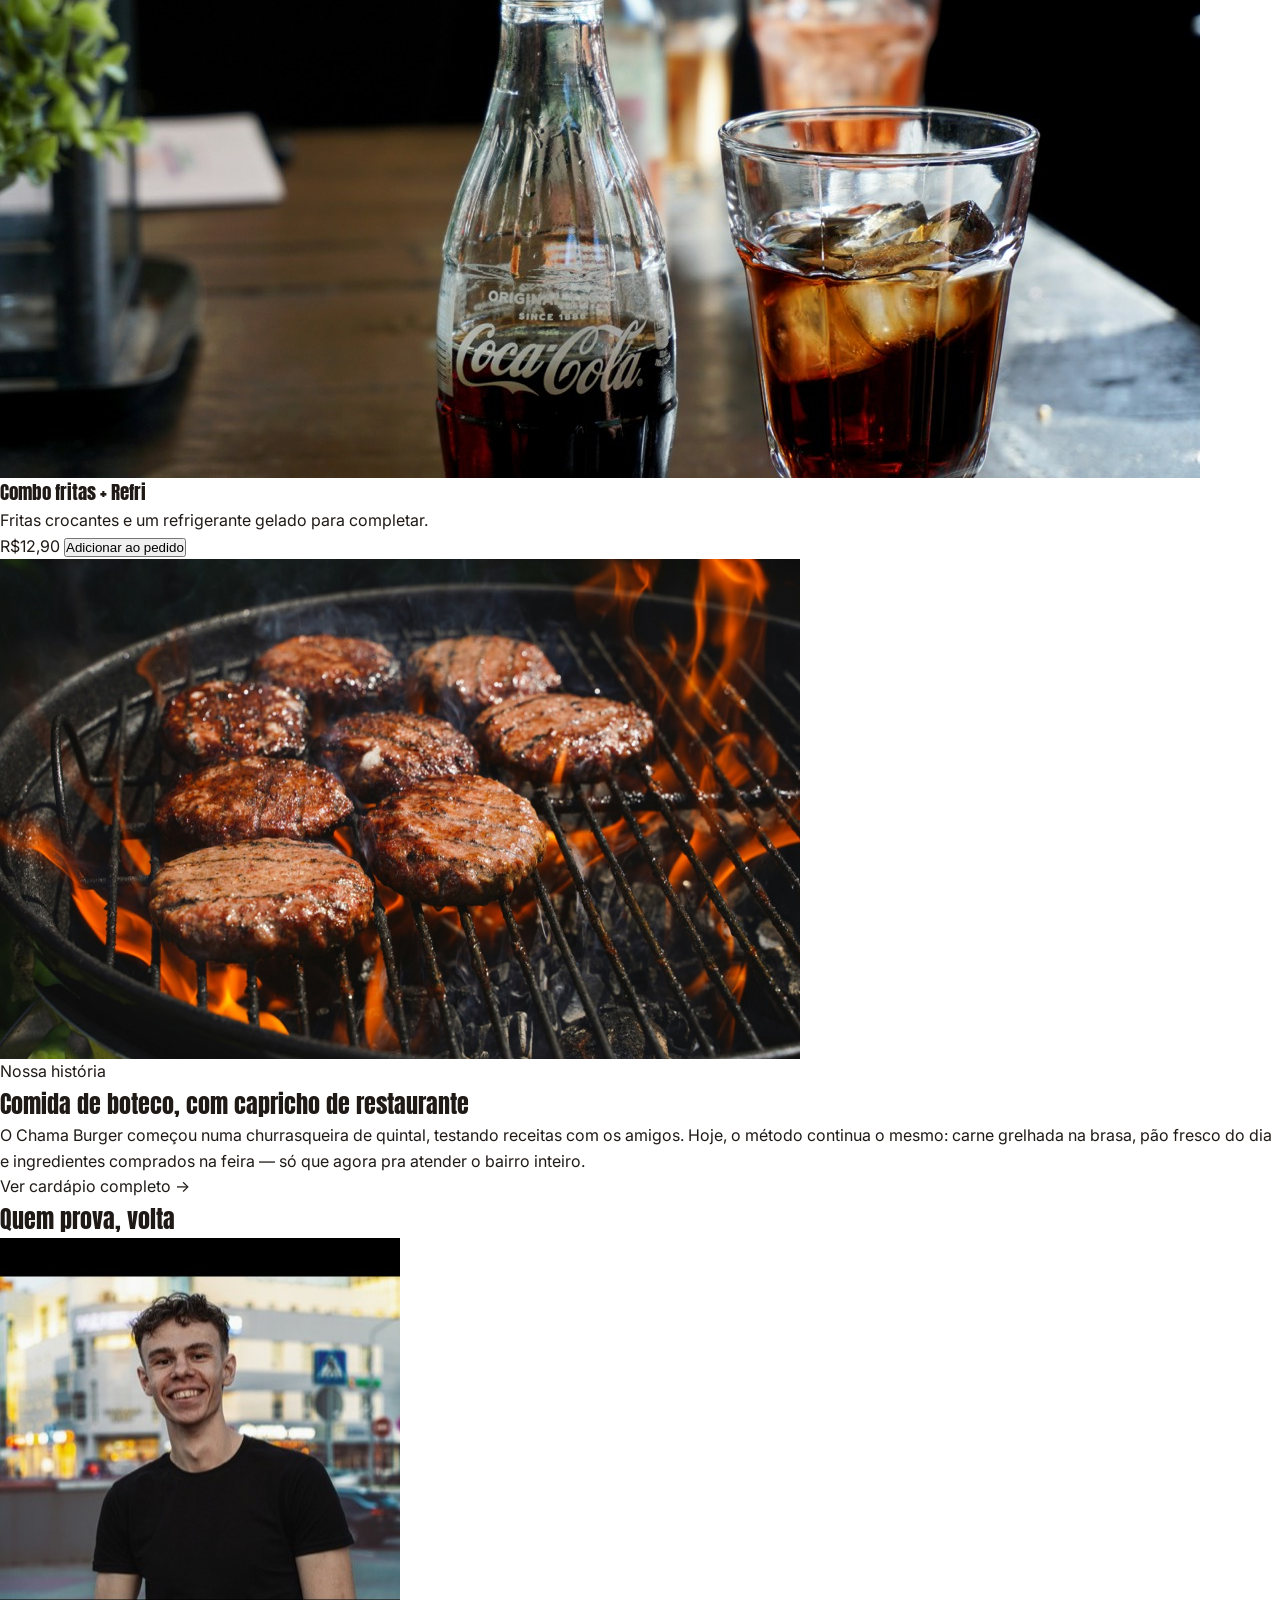
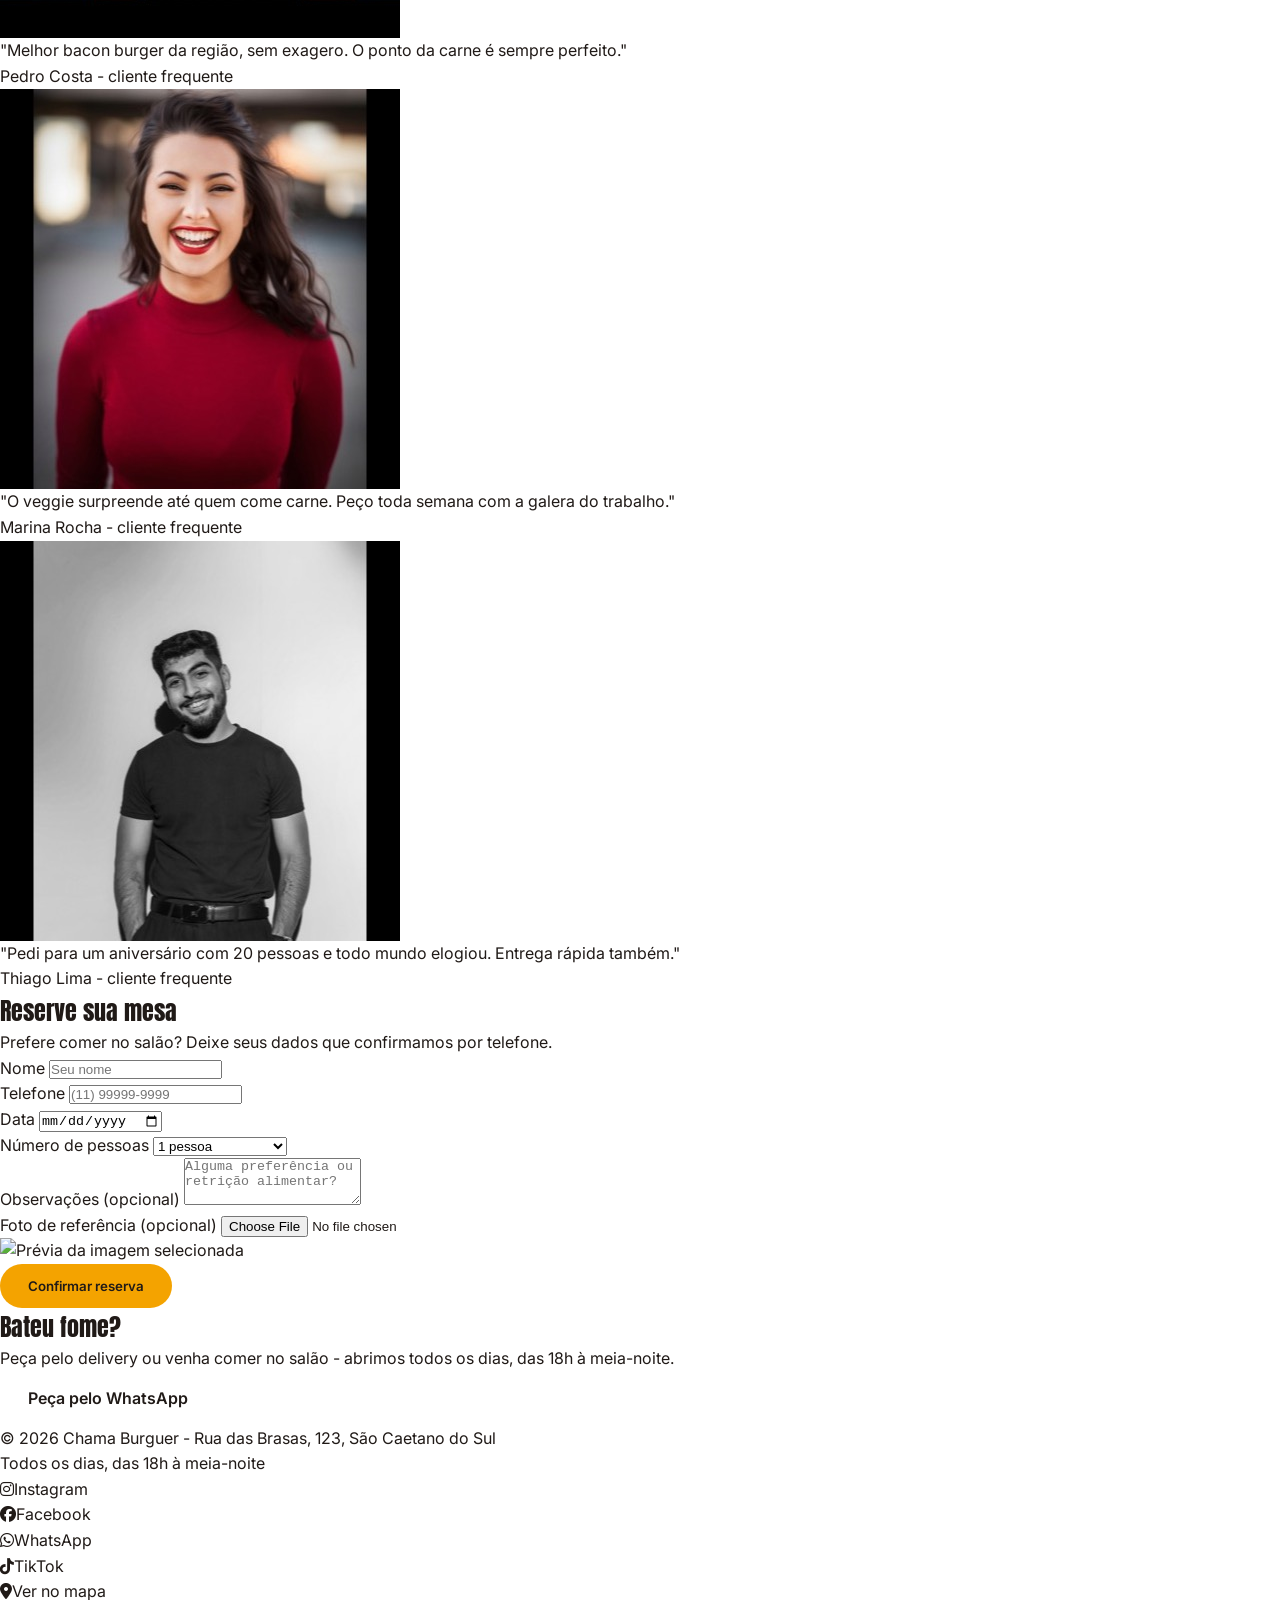
==== commit 270abb8f: "Alterações CSS" ====
--- a/ChamaBurger1/index.html
+++ b/ChamaBurger1/index.html
@@ -12,7 +12,7 @@
 <body>
     <header class="cabecalho-site">
         <nav class="barra-navegacao">
-            <a href="#" class="logo">🍔Chama Burguer</a>
+            <a href="#" class="logo">🍔CHAMA BURGUER</a>
 
             <ul class="menu-links" id="menuLinks">
                 <li><a href="#cardapio">Cardápio</a></li>
--- a/ChamaBurger1/style.css
+++ b/ChamaBurger1/style.css
@@ -1,3 +1,6 @@
+@import url('https://fonts.googleapis.com/css2?family=Anton&family=Inter:ital,opsz,wght@0,14..32,100..900;1,14..32,100..900&display=swap');
+
+
 :root{
     --color-primary:#e63946;
     --colar-primary-dark: #c1272d;
@@ -20,4 +23,108 @@
     font-family: var(--font-base);
     color: var(--color-dark);
     line-height: 1.6;
+}
+
+h1, h2, h3 {
+    font-family: var(--font-titulo);
+    font-weight: 400;
+    letter-spacing: 0.5 px;
+}
+
+a {
+    text-decoration: none;
+    color: inherit;
+}
+
+ul {
+    list-style: none;
+}
+
+img {
+    max-width:  100%;
+    display: block;
+}
+
+.botao {
+    display: inline-block;
+    padding: 14px 28px;
+    border: none;
+    border-radius: 999px;
+    font-family: var(--font-base);
+    font-weight: 600;
+    text-align: center;
+    cursor: pointer;
+    transition: transform 0.2s, box-shadow 0.2s;
+}
+
+.botao:hover {
+    transform: translateY(-2px)
+}
+
+.botao-nav{
+    background: var(--color-primary);
+    color: #fff;
+    padding: 10px 22px;
+}
+
+.cabecalho-site{
+    background: var(--color-dark);
+    top: 0;
+    z-index: 10;
+    position: sticky;
+}
+
+.barra-navegacao{
+    max-width: 1100px;
+    margin: 0 auto;
+    display: flex;
+    align-items: center;
+    justify-content: space-between;
+    padding: 18px 24px;
+}
+
+.logo{
+    font-family: var(--font-titulo);
+    font-size: 1.4rem;
+    color: #fff;
+    letter-spacing: 1px;
+}
+
+.menu-links{
+    display: flex;
+    gap: 32px; 
+}
+
+.menu-links a{
+    color: #e8d9cd;
+    font-weight: 500;
+}
+
+.menu-links a:hover{
+    color: #f4a300;
+}
+
+.botao-primario{
+    background: var(--color-accent);
+    color: var(--color-dark);
+}
+
+.botao-primario:hover{
+    box-shadow: 0 8px 20px rgba(244, 163, 0, 0.4);
+}
+
+.destaque{
+    background: linear-gradient(135deg, var(--color-dark),#342118);
+    width: 100%;
+    padding: 80px 24px;
+}
+
+.destaque-conteudo{
+    max-width: 1100px;
+    margin: 0 auto;
+    display: flex;
+}
+
+.destaque-texto{
+    color: var(--color-light);
 }
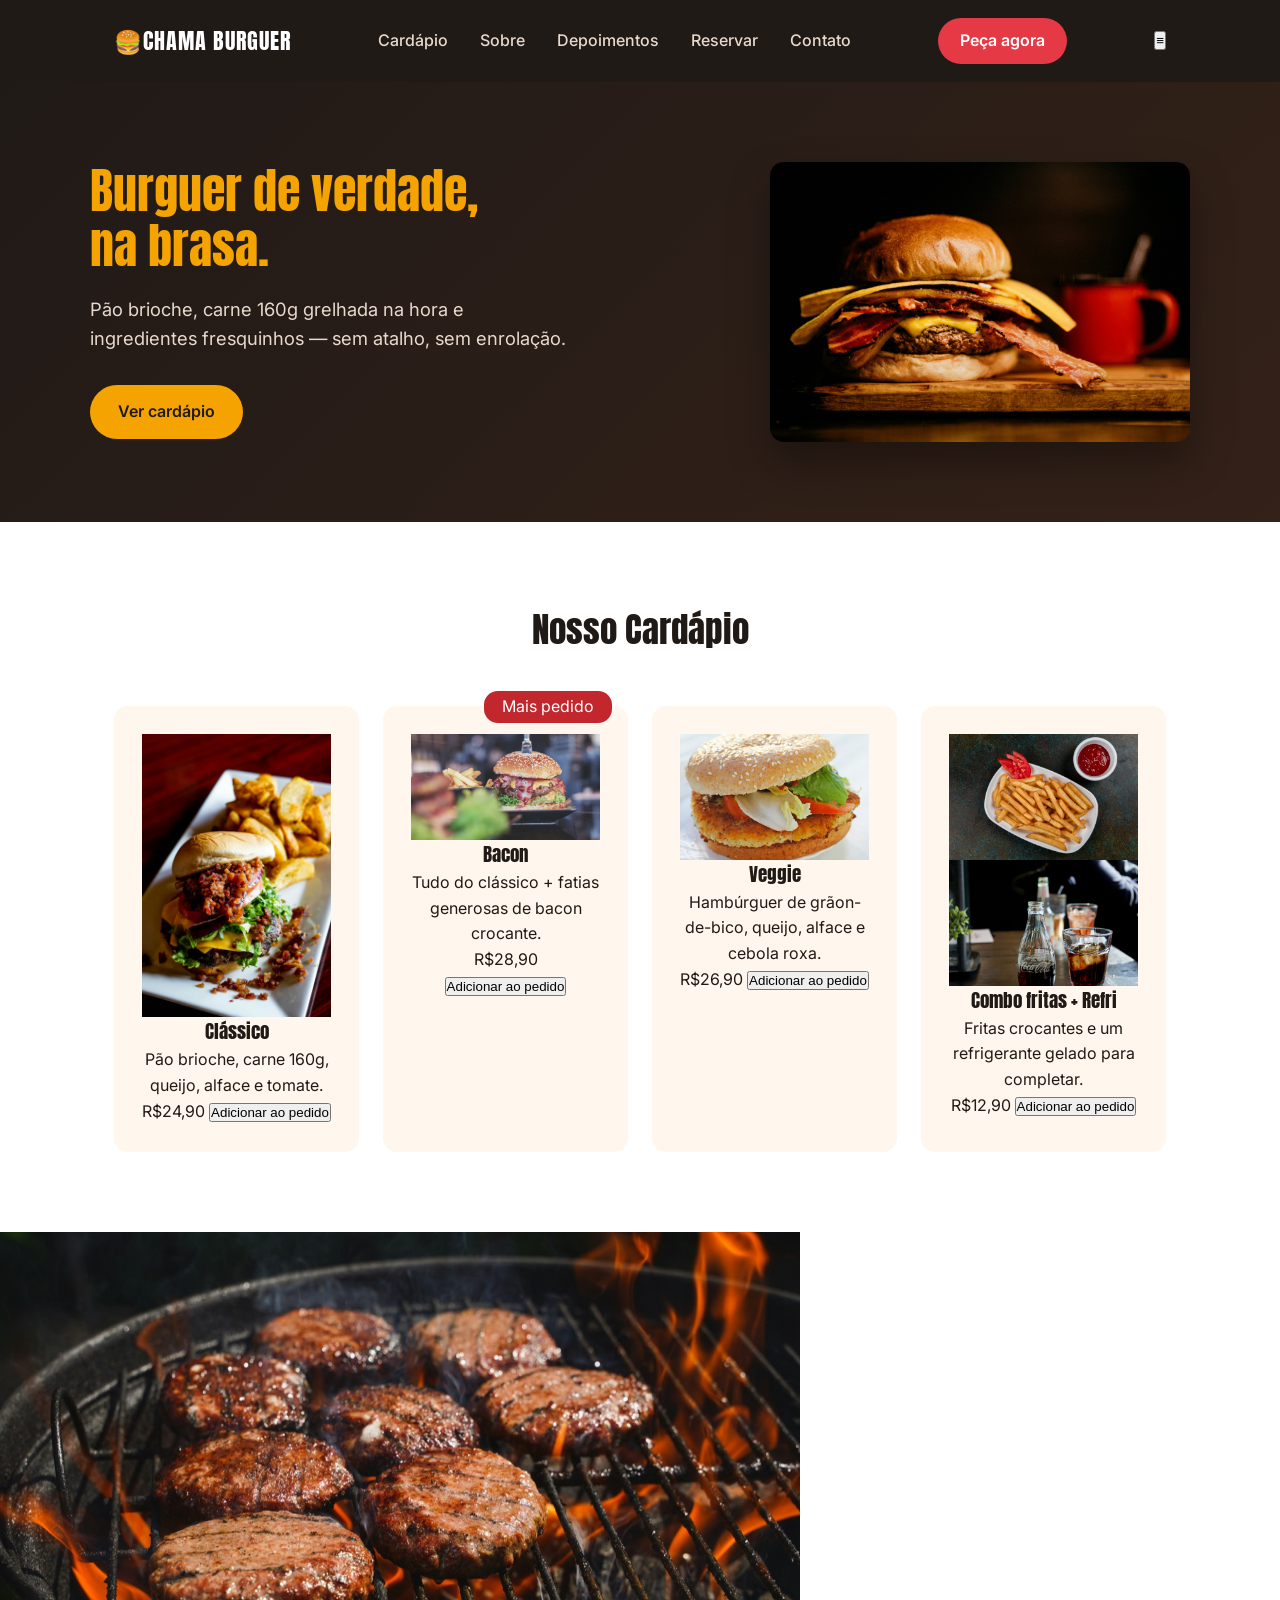
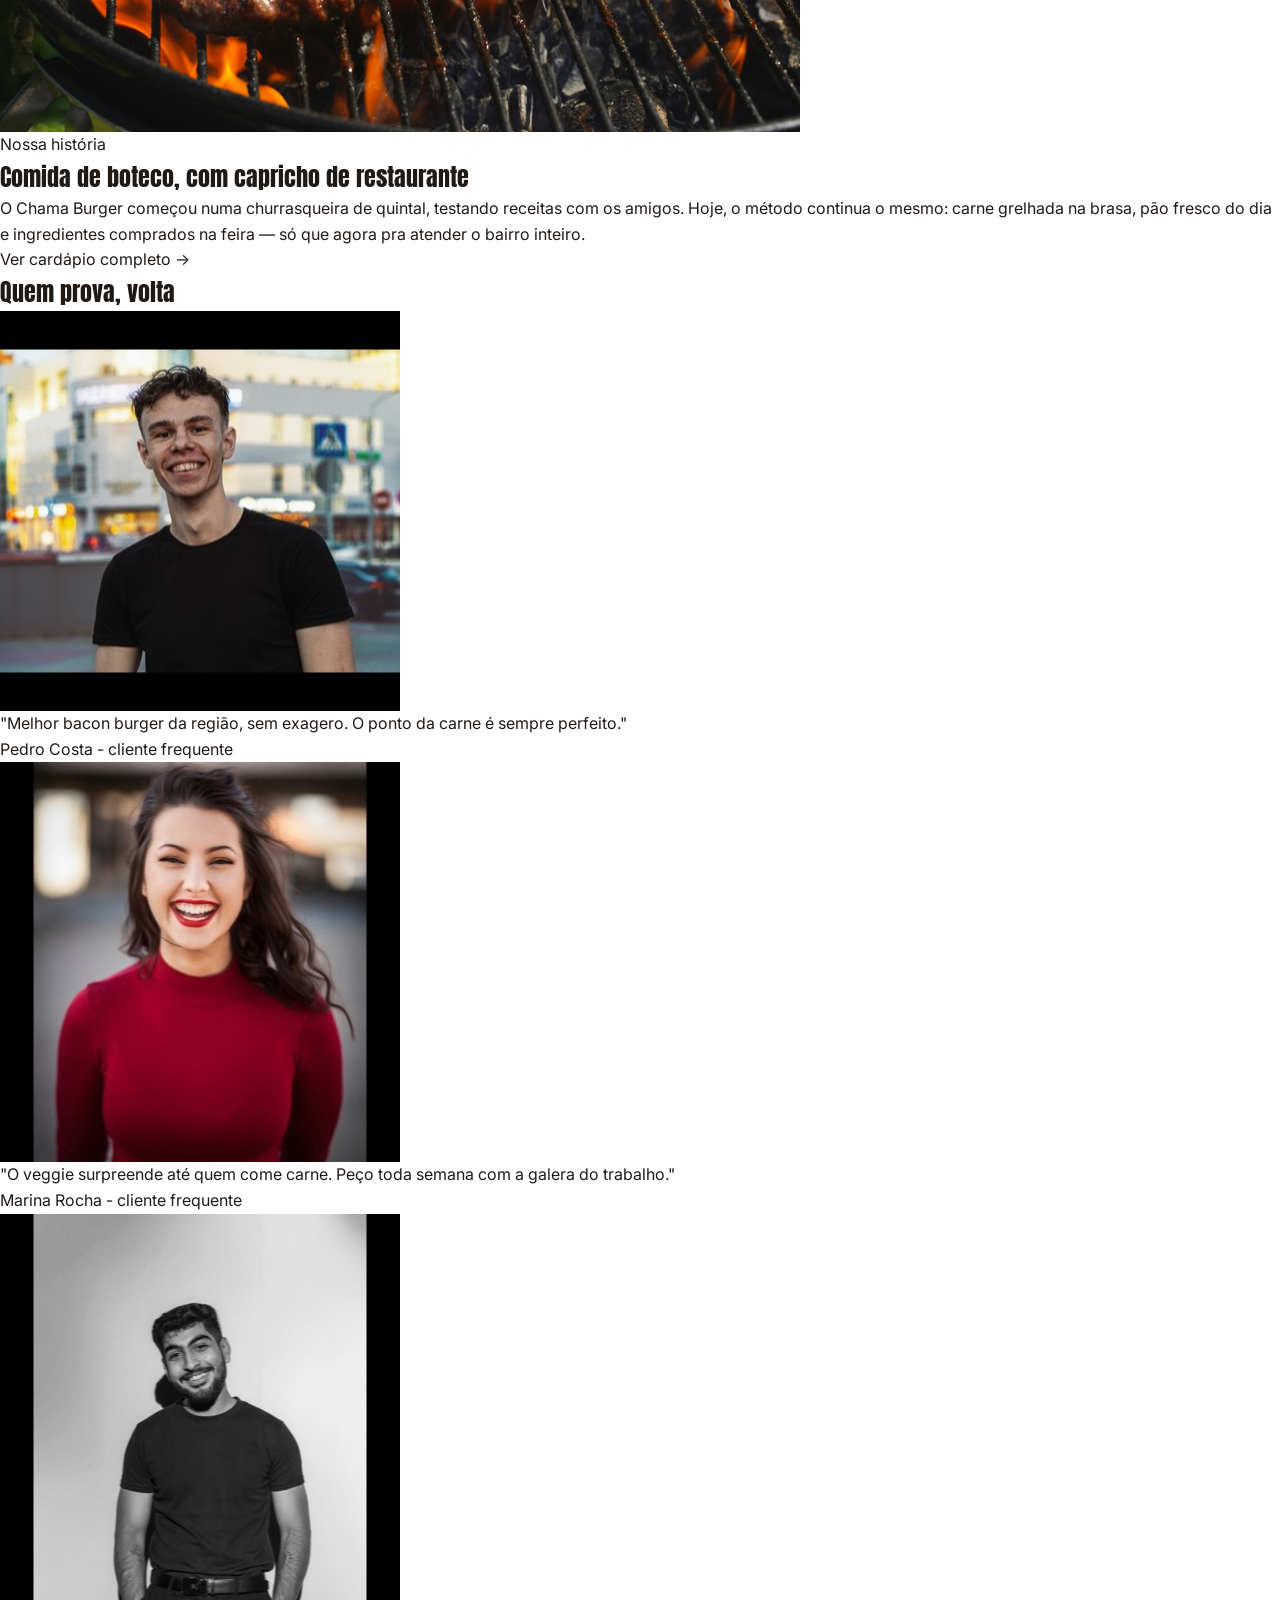
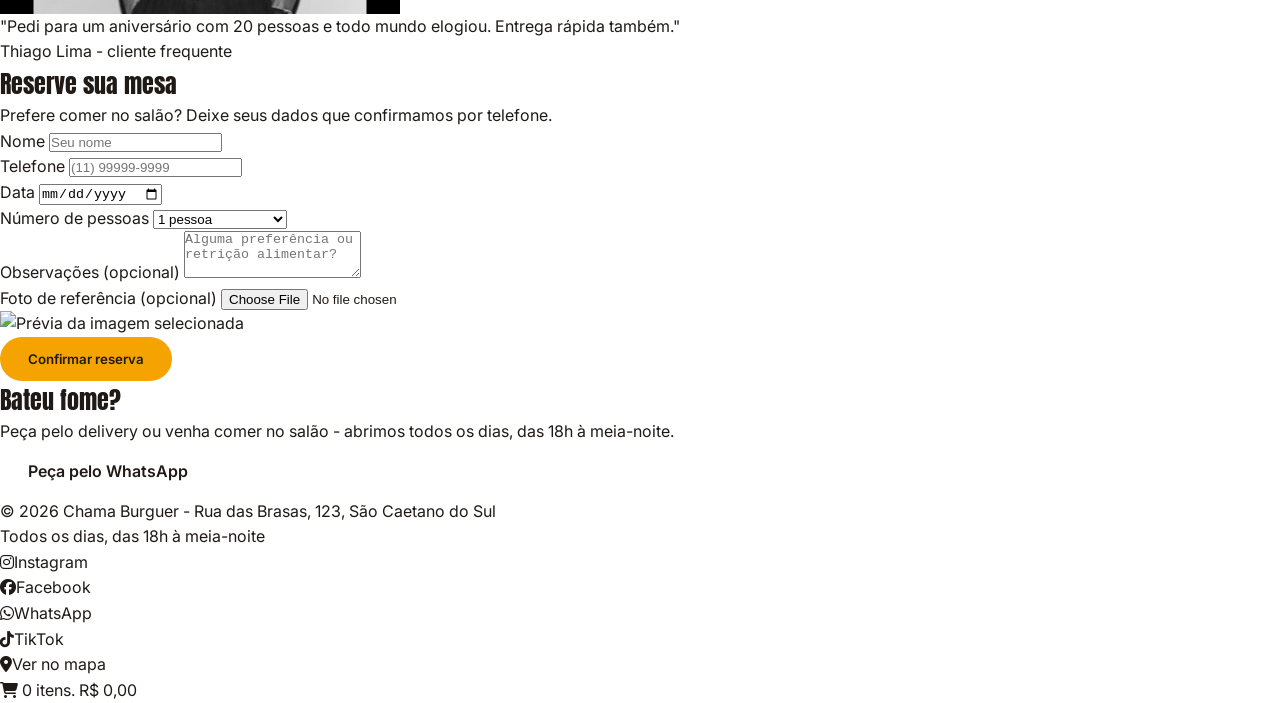
==== commit a47771d4: "Flexbox, exercício e modificações ChamaBurguer" ====
--- a/ChamaBurger1/index.html
+++ b/ChamaBurger1/index.html
@@ -30,7 +30,7 @@
         <section class="destaque">
             <div class="destaque-conteudo">
                 <div class="destaque-texto">
-                    <h1>Burguer de verdade,<br>na brasa.</h1>
+                    <h1>Burguer de verdade, <br> na brasa.</h1>
                     <p>Pão brioche, carne 160g grelhada na hora e ingredientes fresquinhos — sem atalho, sem enrolação.
                     </p>
                     <a href="#cardapio" class="botao botao-primario">Ver cardápio</a>
--- a/ChamaBurger1/style.css
+++ b/ChamaBurger1/style.css
@@ -123,8 +123,84 @@
     max-width: 1100px;
     margin: 0 auto;
     display: flex;
+    align-items: center;
+    justify-content: center;
+    gap: 48px;
+    color: #fff;
 }
 
 .destaque-texto{
-    color: var(--color-light);
+    flex: 1 1 400px;
+}
+
+.destaque h1{
+    font-size: 3rem;
+    line-height: 1.15;
+    margin-bottom: 20px;
+    color: var(--color-accent);
+}
+
+.destaque p{
+    font-size: 1.15rem;
+    color: #e8d9cd;
+    max-width: 480px;
+    margin-bottom: 32px;
+}
+
+.destaque-imagem {
+    flex: 1 1 260px;
+    max-width: 420px;
+    border-radius: var(--radius);
+    overflow: hidden;
+        /*imagem fica dentro da div, acompanhando a borda*/
+    box-shadow: 0 20px 40px rgba(0, 0, 0, 0.35);
+}
+
+.destaque-imagem img{
+    width: 100%; /*ou seja, está 100% da minha div*/
+    object-fit: cover; /*corta excesso da imagem*/
+}
+
+.cardapio{
+    max-width: 1100px;
+    margin: 0 auto; /*alinha os elementos no centro*/
+    padding: 80px 24px;
+    text-align: center;
+}
+
+.cardapio h2{
+    font-size: 2.2rem;
+    margin-bottom: 48px;    
+}
+
+.cardapio-itens{
+    display: flex; /*essa div vira um pai*/
+    gap: 24px; /*com display: flex consigo usar o gap para dar espaçamento entre os elementos*/
+    flex-wrap: wrap; /*ajustar o tamanho quando diminuir*/
+    justify-content: center; /*vertical*/
+}
+
+.cardapio-item{
+    background: var(--color-light);
+    border-radius: var(--radius);
+    padding: 28px;
+    flex: 1 1 220px;
+    max-width: 260px;
+    position: relative; /*de acordo com o absoluto*/
+    transition: transform 0.2s, box-shadow 0.2s;
+}
+
+.cardapio-item:hover{ /*o que o item se transforma quando passa o mouse*/
+    transform: translateY(-6px);
+    box-shadow: 0 12px 24px rgba(0, 0, 0, 0.12);
+}
+
+.selo{
+    position: absolute;
+    top: -15px; /*sobe 10px*/
+    right: 16px;
+    background: var(--colar-primary-dark);
+    border-radius: var(--radius);
+    padding: 3px 18px;
+    color: #fff;
 }
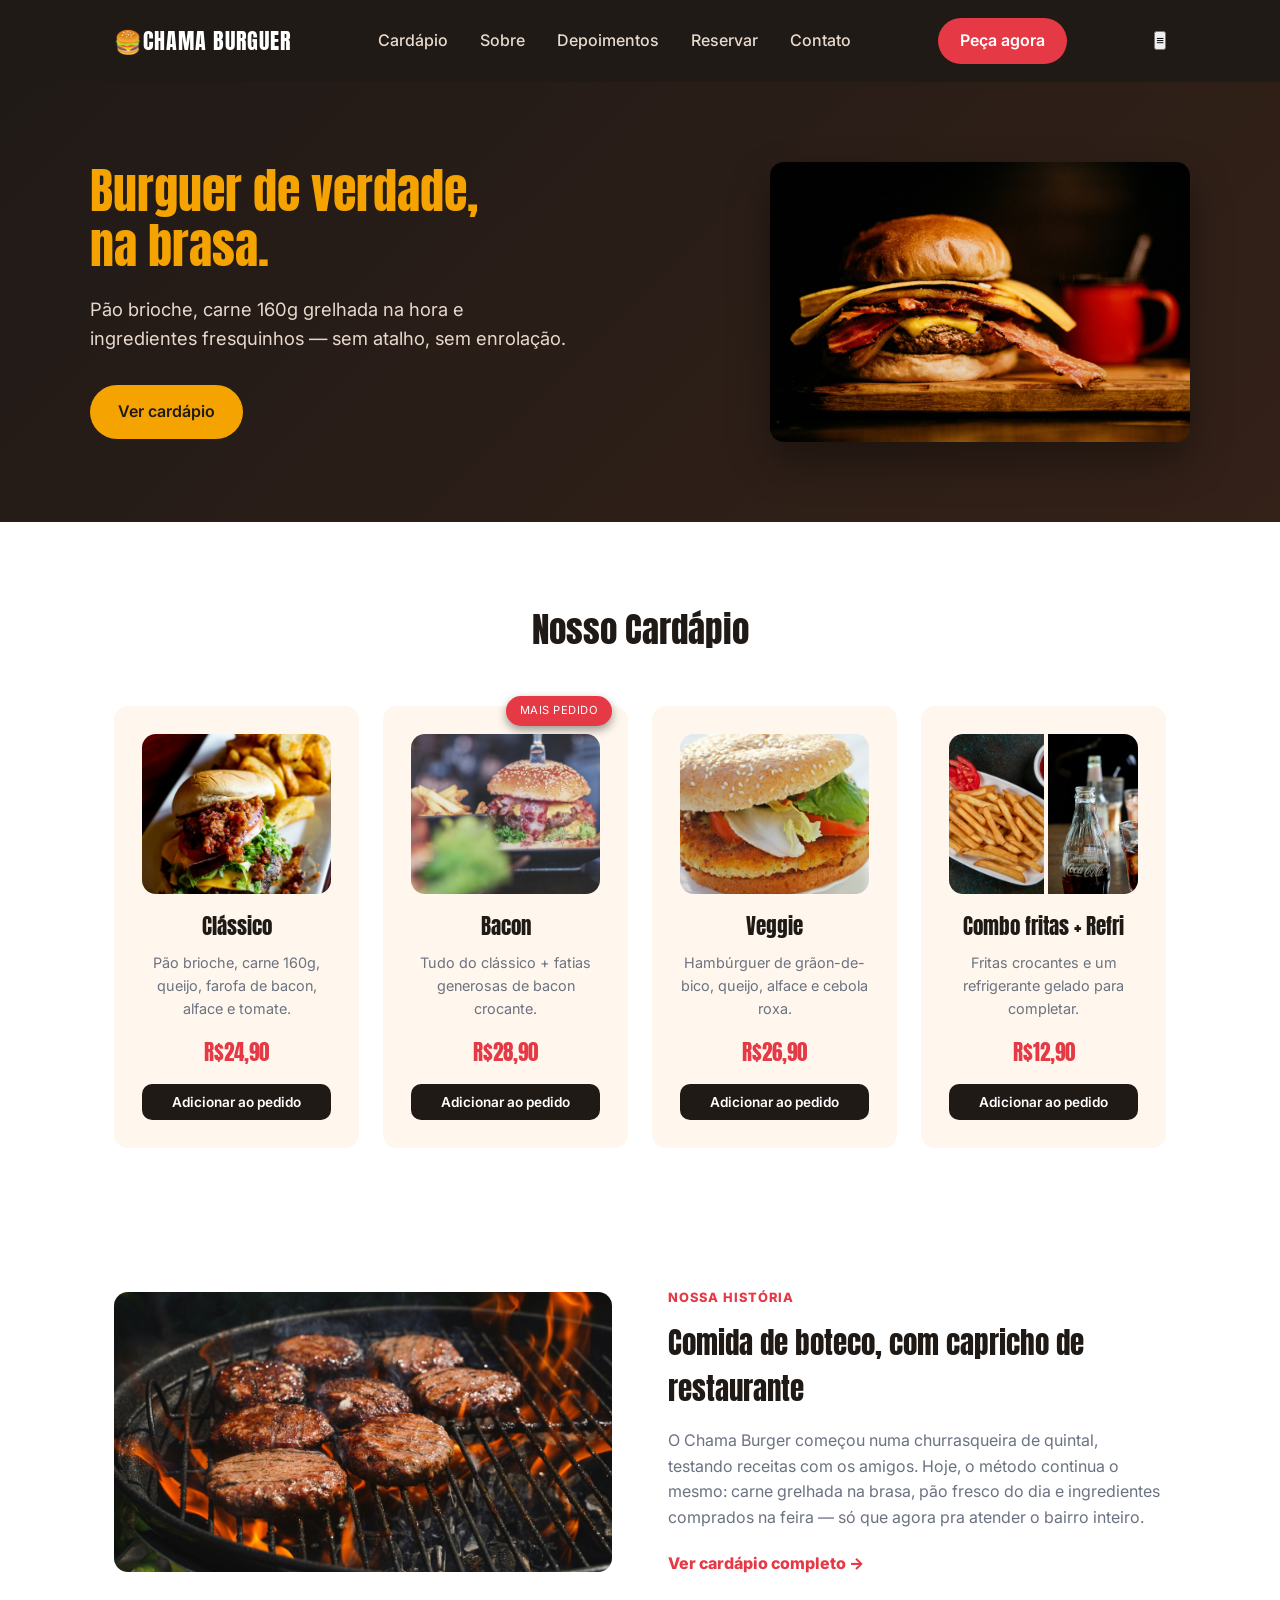
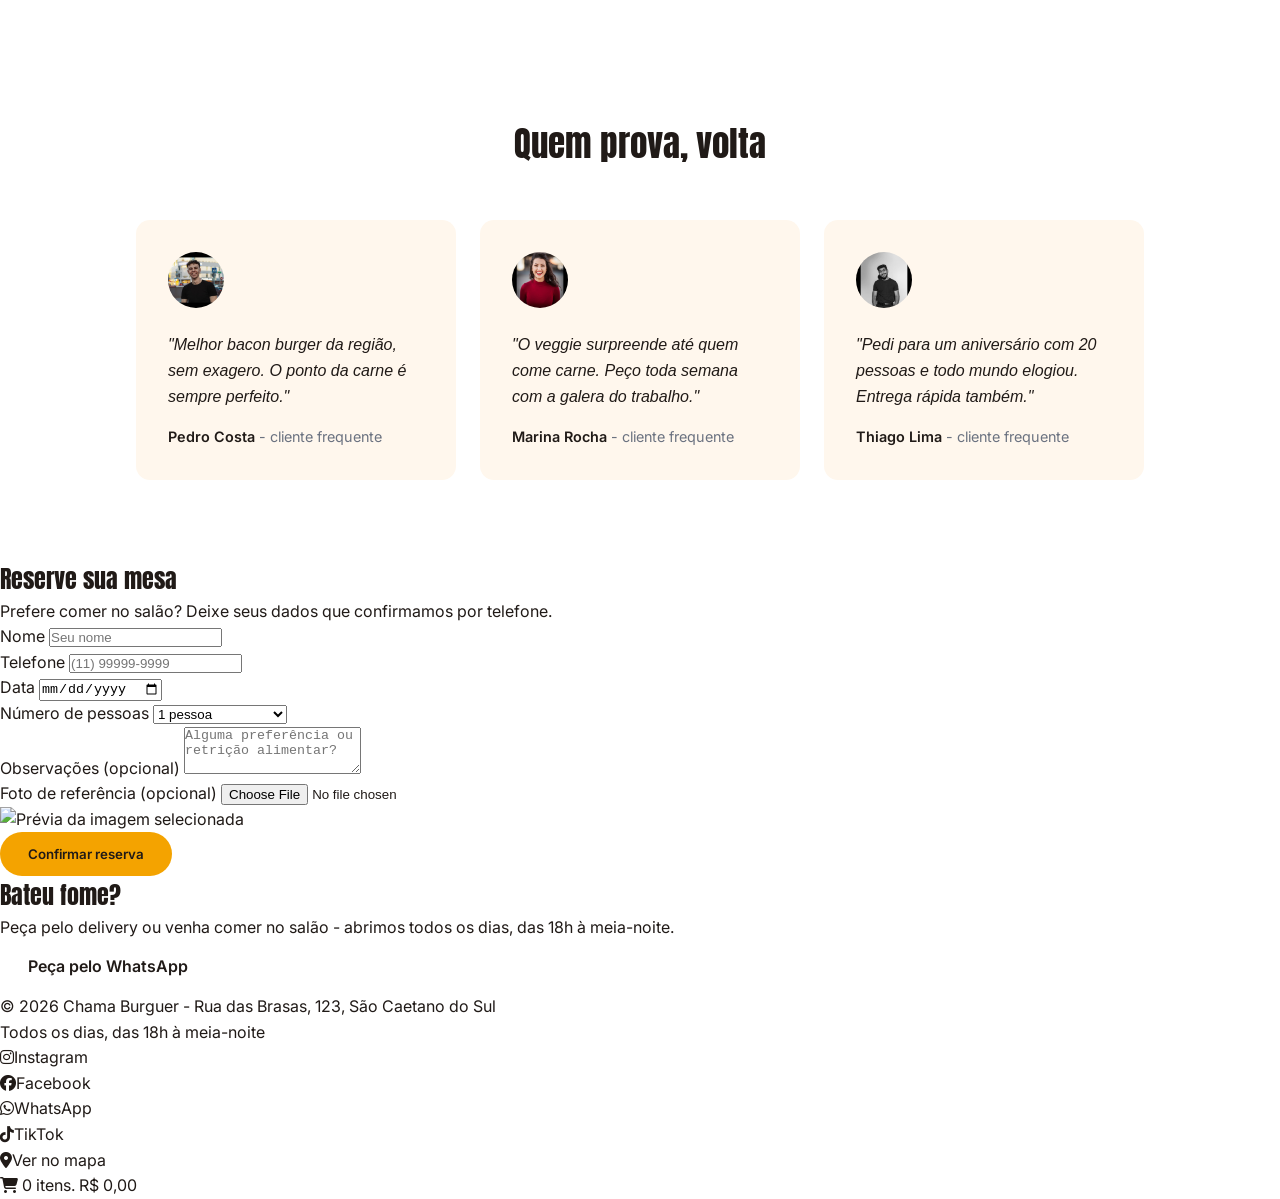
==== commit 74bd24b1: "ALterações CSS - Aula 14/10" ====
--- a/ChamaBurger1/index.html
+++ b/ChamaBurger1/index.html
@@ -52,7 +52,7 @@
                             alt="Foto do burger Clássico com pão brioche, carne, queijo, bacon e salada">
                     </div>
                     <h3>Clássico</h3>
-                    <p>Pão brioche, carne 160g, queijo, alface e tomate.</p>
+                    <p>Pão brioche, carne 160g, queijo, farofa de bacon, alface e tomate.</p>
                     <span class="preco">R$24,90</span>
                     <button class="adicionar-carrinho" data-name="Clássico" data-preco="24.90">Adicionar ao
                         pedido</button>
--- a/ChamaBurger1/style.css
+++ b/ChamaBurger1/style.css
@@ -197,10 +197,183 @@
 
 .selo{
     position: absolute;
-    top: -15px; /*sobe 10px*/
+    top: -10px; /*sobe 10px*/
     right: 16px;
-    background: var(--colar-primary-dark);
-    border-radius: var(--radius);
-    padding: 3px 18px;
-    color: #fff;
-}+    background: var(--color-primary);
+    color: #fff;
+    font-size: 0.7rem;
+    font-weight: 700px;
+    text-transform: uppercase; /*transforma o texto em letra maiuscula*/
+    letter-spacing: 0.5px;
+    padding: 6px 14px;
+    border-radius: 999px;
+    box-shadow: 0 4px 10px rgba(0, 0, 0, 0.4); /*Sombra na caixa*/
+}
+
+.cardapio-item-imagem{
+    width: 100%;
+    height: 160px;
+    margin-bottom: 16px;
+    border-radius: var(--radius);
+    overflow: hidden;
+}
+
+.cardapio-item-imagem img {
+    width: 100%;
+    height: 100%;
+    object-fit: cover;
+}
+
+.cardapio-item-imagem-combo{
+    display: flex;
+    gap: 4px; /*espaçamento entre imagens*/
+}
+
+.cardapio-item-imagem-combo img{
+    width: 50%;
+    height: 100%;
+    object-fit: cover;
+}
+
+.cardapio-item h3{
+    font-size: 1.3rem;
+    margin-bottom: 8px;
+}
+
+.cardapio-item p{
+    color: var(--color-gray);
+    font-size: 0.9rem;
+    margin-bottom: 16px;
+    min-height: 48px;
+}
+
+.preco{
+    font-family: var(--font-titulo);
+    color: var(--color-primary);
+    font-size: 1.3rem; /*1 rem = 1.6px*/
+}
+
+.adicionar-carrinho{
+    width: 100%;
+    margin-top: 14px;
+    padding: 10px;
+    border: none;
+    background: var(--color-dark);
+    color: #fff;
+    font-family: var(--font-base);
+    border-radius: 10px;
+    font-weight: 600;
+    font-size: 0.85rem;
+    cursor: pointer;
+    transition: background 0.2s;
+}
+
+.adicionar-carrinho:hover{
+    background: var(--color-primary);
+}
+
+.sobre{
+    max-width: 1100px;
+    margin: 0 auto;
+    padding: 60px 24px;
+    display: flex;
+    align-items: center; /*colocar com display flex*/
+    gap: 56px;
+}
+
+.sobre-imagem{
+    flex: 1 1 400px; /*caso precise aumentar ou diminuir tamanho*/
+}
+
+.sobre-imagem img{
+    border-radius: var(--radius);
+    width: 100%;
+    height: auto;
+}
+
+.sobre-texto{
+    flex: 1 1 400px;
+}
+
+.secao-rotulo{
+    display: block; /*span não pega margin-bottom*/
+    font-family: var(--font-base);
+    font-size: 0.8rem;
+    color: var(--color-primary);
+    text-transform: uppercase;
+    font-weight: 800;
+    letter-spacing: 1px;
+    margin-bottom: 12px;
+}
+
+.sobre-texto h2{
+    margin-bottom: 16px;
+    font-size: 1.8rem;
+}
+
+.sobre-texto p{
+    color: var(--color-gray);
+    margin-bottom: 20px;
+}
+
+.link-seta{
+    color: var(--color-primary);
+    font-weight: 800;
+}
+
+.link-seta:hover{
+    text-decoration: underline;
+}
+
+.depoimentos{
+    max-width: 1100px;
+    margin: 0 auto; /*alinha os elementos no centro*/
+    padding: 80px 24px;
+    text-align: center;
+}
+
+.depoimentos h2{
+    font-size: 2.2rem;
+    margin-bottom: 48px;
+}
+
+.depoimentos-lista {
+    display: flex;
+    gap: 24px;
+    flex-wrap: wrap;
+    justify-content: center;
+}
+
+.depoimento{
+    background: var(--color-light);
+    border-radius: var(--radius);
+    padding: 32px;
+    flex: 1 1 280px;
+    max-width: 320px;
+    text-align: left;
+    position: relative;
+}
+
+.depoimento img{
+    border-radius: 50%;
+    width: 56px;
+    height: 56px;
+    object-fit: cover;
+    margin-bottom: 24px;
+}
+
+.citacao{
+    font-style: italic;
+    color: var(--color-dark);
+    margin-bottom: 16px;
+}
+
+.autor{
+    font-weight: 600;
+    font-size: 0.9rem;
+}
+
+.autor span{
+    font-weight: 400;
+    color: var(--color-gray);
+}
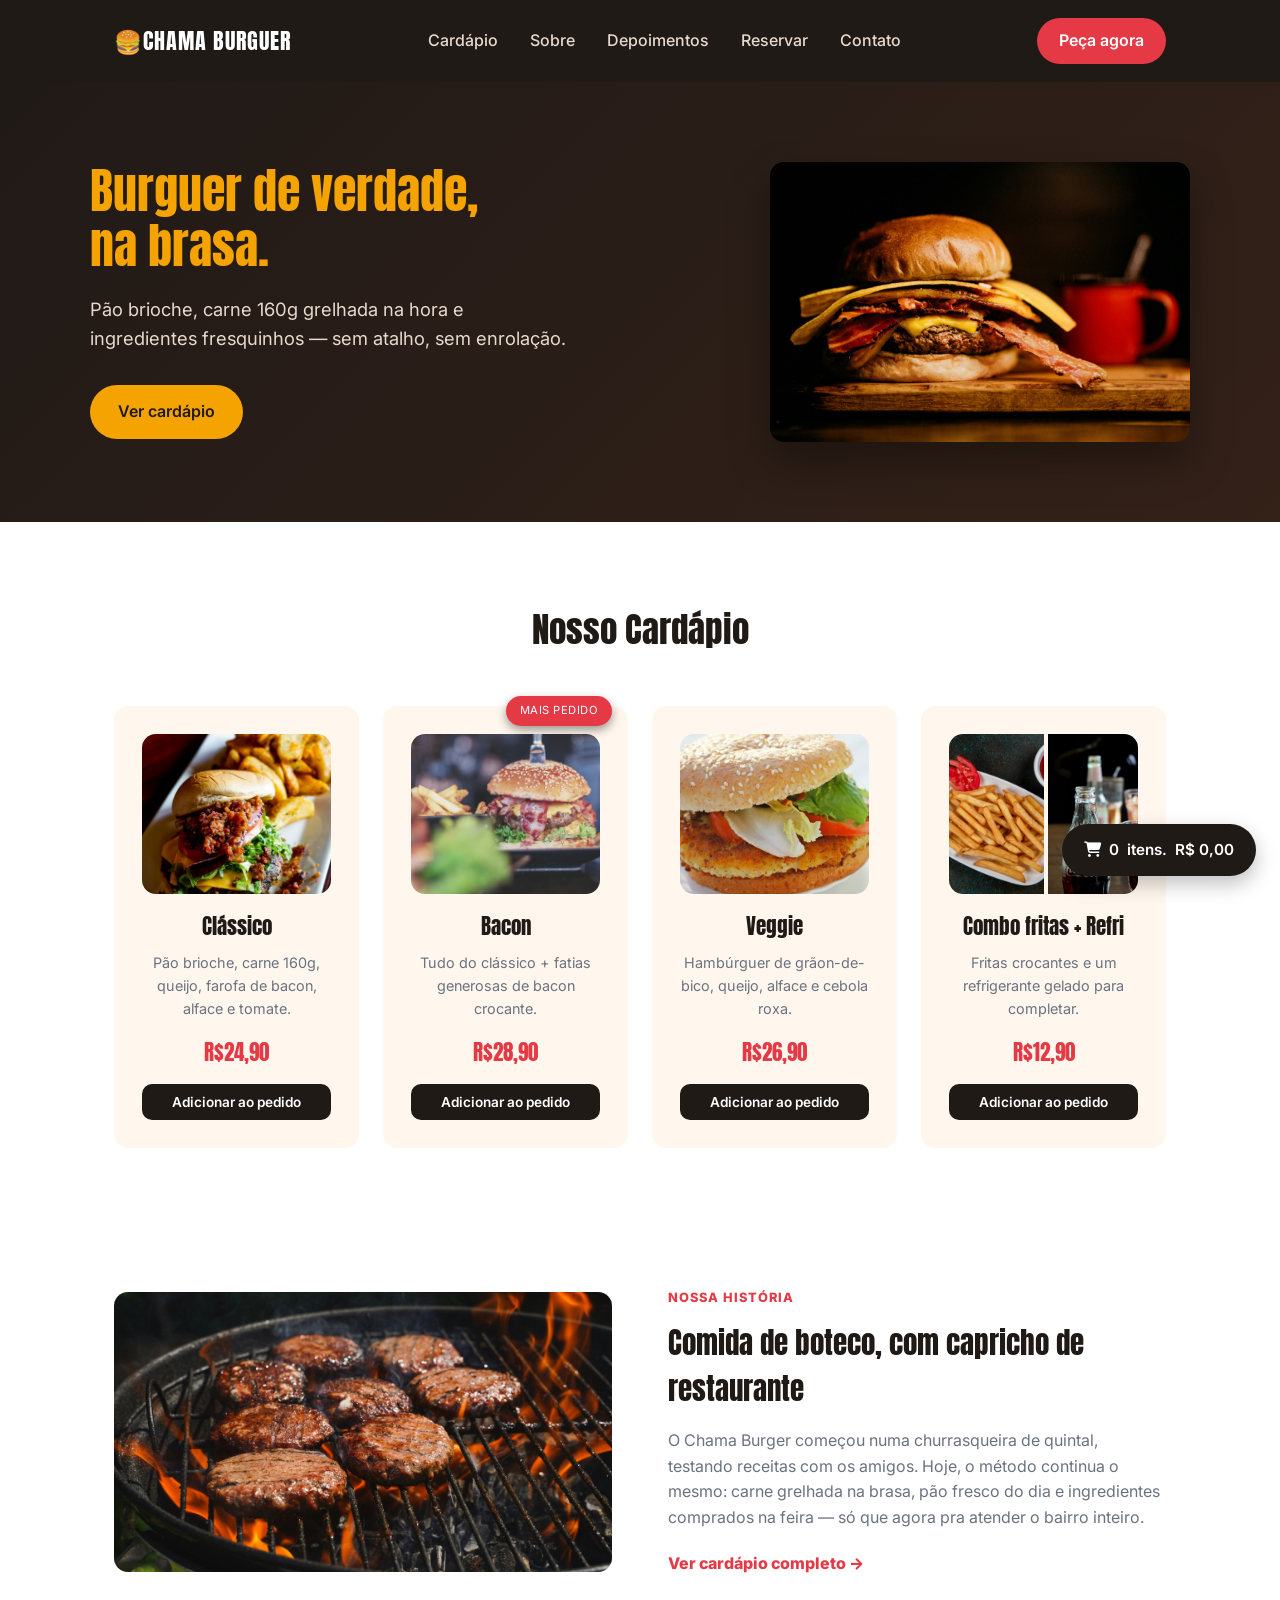
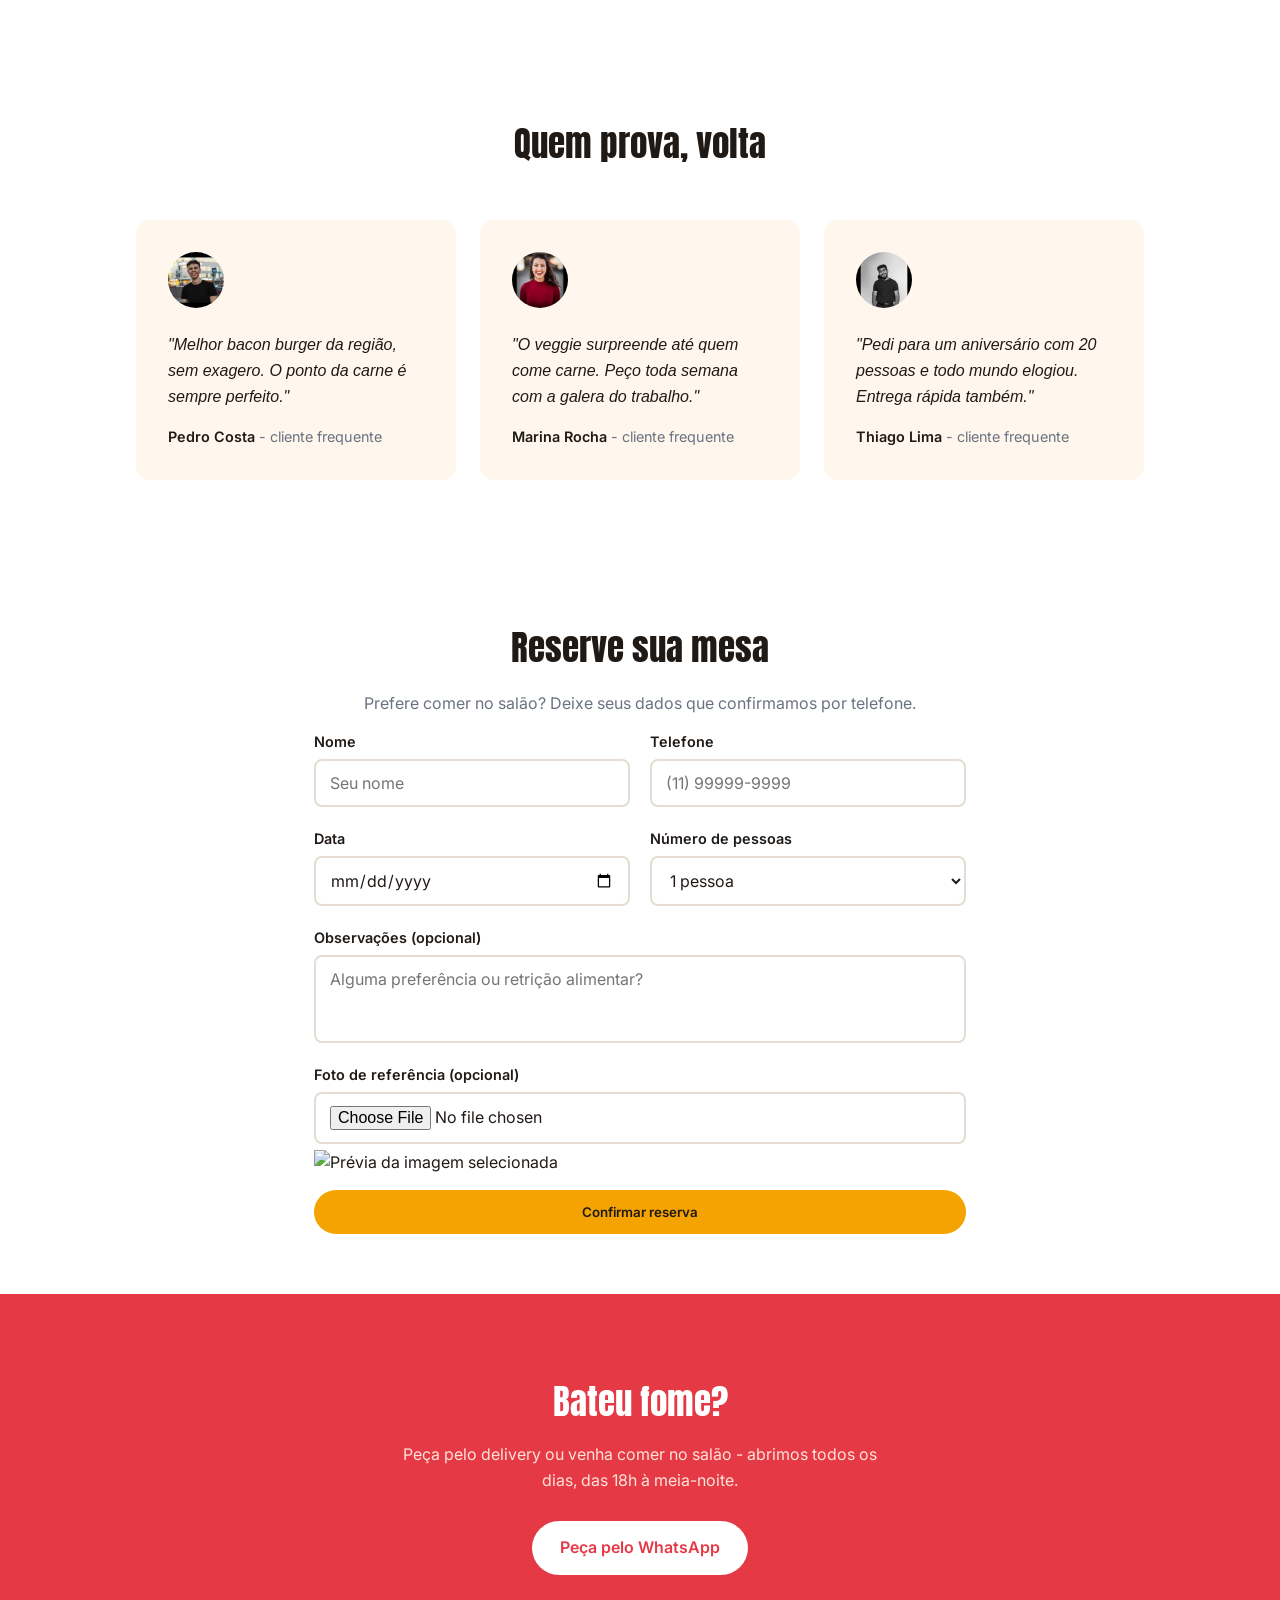
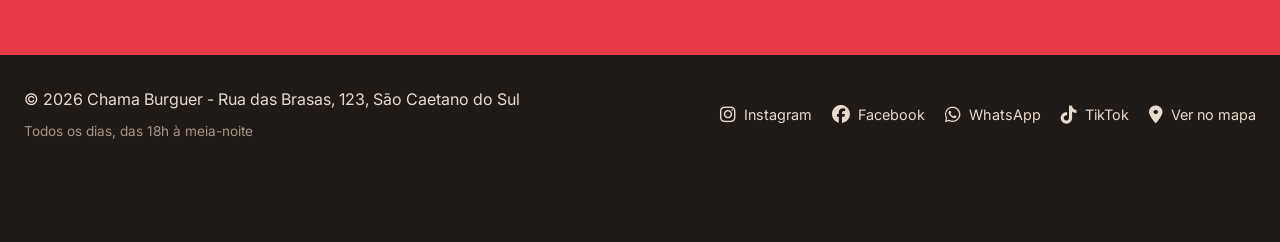
==== commit bca57ec9: "Alterações CSS - Aula 15/10" ====
--- a/ChamaBurger1/index.html
+++ b/ChamaBurger1/index.html
@@ -192,7 +192,7 @@
                 </div>
 
                 <!--Adicionar observações-->
-                <div class="linha-formulario linha-formulario-completo">
+                <div class="linha-formulario linha-formulario-completa">
                     <label for="mensagem">Observações (opcional)</label>
                     <textarea name="mensagem" id="mensagem" rows="3"
                         placeholder="Alguma preferência ou retrição alimentar?"></textarea>
@@ -202,7 +202,6 @@
                 <div class="linha-formulario linha-formulario-completo">
                     <label for="foto">Foto de referência (opcional)</label>
                     <input type="file" id="foto" name="foto" accept="image/*">
-
                     <img id="fotoPrevia" class="foto-previa" alt="Prévia da imagem selecionada" hidden>
                     <button type="submit" class="botao botao-primario formulario-enviar">Confirmar reserva</button>
                 </div>
--- a/ChamaBurger1/style.css
+++ b/ChamaBurger1/style.css
@@ -1,19 +1,19 @@
 @import url('https://fonts.googleapis.com/css2?family=Anton&family=Inter:ital,opsz,wght@0,14..32,100..900;1,14..32,100..900&display=swap');
 
 
-:root{
-    --color-primary:#e63946;
+:root {
+    --color-primary: #e63946;
     --colar-primary-dark: #c1272d;
-    --color-accent: #f4a300; 
+    --color-accent: #f4a300;
     --color-dark: #201a17;
-    --color-light: #fff7ed; 
+    --color-light: #fff7ed;
     --color-gray: #6b7280;
     --radius: 14px;
-    --font-titulo:"Anton", Impact, sans-serif;
+    --font-titulo: "Anton", Impact, sans-serif;
     --font-base: "Inter", Roboto, Helvetica, Arial, sans-serif;
 }
 
-*{
+* {
     margin: 0;
     padding: 0;
     box-sizing: border-box;
@@ -25,7 +25,9 @@
     line-height: 1.6;
 }
 
-h1, h2, h3 {
+h1,
+h2,
+h3 {
     font-family: var(--font-titulo);
     font-weight: 400;
     letter-spacing: 0.5 px;
@@ -41,7 +43,7 @@
 }
 
 img {
-    max-width:  100%;
+    max-width: 100%;
     display: block;
 }
 
@@ -61,20 +63,20 @@
     transform: translateY(-2px)
 }
 
-.botao-nav{
+.botao-nav {
     background: var(--color-primary);
     color: #fff;
     padding: 10px 22px;
 }
 
-.cabecalho-site{
+.cabecalho-site {
     background: var(--color-dark);
     top: 0;
     z-index: 10;
     position: sticky;
 }
 
-.barra-navegacao{
+.barra-navegacao {
     max-width: 1100px;
     margin: 0 auto;
     display: flex;
@@ -83,43 +85,43 @@
     padding: 18px 24px;
 }
 
-.logo{
+.logo {
     font-family: var(--font-titulo);
     font-size: 1.4rem;
     color: #fff;
     letter-spacing: 1px;
 }
 
-.menu-links{
-    display: flex;
-    gap: 32px; 
-}
-
-.menu-links a{
+.menu-links {
+    display: flex;
+    gap: 32px;
+}
+
+.menu-links a {
     color: #e8d9cd;
     font-weight: 500;
 }
 
-.menu-links a:hover{
+.menu-links a:hover {
     color: #f4a300;
 }
 
-.botao-primario{
+.botao-primario {
     background: var(--color-accent);
     color: var(--color-dark);
 }
 
-.botao-primario:hover{
+.botao-primario:hover {
     box-shadow: 0 8px 20px rgba(244, 163, 0, 0.4);
 }
 
-.destaque{
-    background: linear-gradient(135deg, var(--color-dark),#342118);
+.destaque {
+    background: linear-gradient(135deg, var(--color-dark), #342118);
     width: 100%;
     padding: 80px 24px;
 }
 
-.destaque-conteudo{
+.destaque-conteudo {
     max-width: 1100px;
     margin: 0 auto;
     display: flex;
@@ -129,18 +131,18 @@
     color: #fff;
 }
 
-.destaque-texto{
+.destaque-texto {
     flex: 1 1 400px;
 }
 
-.destaque h1{
+.destaque h1 {
     font-size: 3rem;
     line-height: 1.15;
     margin-bottom: 20px;
     color: var(--color-accent);
 }
 
-.destaque p{
+.destaque p {
     font-size: 1.15rem;
     color: #e8d9cd;
     max-width: 480px;
@@ -151,36 +153,35 @@
     flex: 1 1 260px;
     max-width: 420px;
     border-radius: var(--radius);
-    overflow: hidden;
-        /*imagem fica dentro da div, acompanhando a borda*/
+    overflow: hidden; /*imagem fica dentro da div, acompanhando a borda*/
     box-shadow: 0 20px 40px rgba(0, 0, 0, 0.35);
 }
 
-.destaque-imagem img{
+.destaque-imagem img {
     width: 100%; /*ou seja, está 100% da minha div*/
     object-fit: cover; /*corta excesso da imagem*/
 }
 
-.cardapio{
+.cardapio {
     max-width: 1100px;
     margin: 0 auto; /*alinha os elementos no centro*/
     padding: 80px 24px;
     text-align: center;
 }
 
-.cardapio h2{
+.cardapio h2 {
     font-size: 2.2rem;
-    margin-bottom: 48px;    
-}
-
-.cardapio-itens{
-    display: flex; /*essa div vira um pai*/
+    margin-bottom: 48px;
+}
+
+.cardapio-itens {
+    display: flex;  /*essa div vira um pai*/
     gap: 24px; /*com display: flex consigo usar o gap para dar espaçamento entre os elementos*/
     flex-wrap: wrap; /*ajustar o tamanho quando diminuir*/
     justify-content: center; /*vertical*/
 }
 
-.cardapio-item{
+.cardapio-item {
     background: var(--color-light);
     border-radius: var(--radius);
     padding: 28px;
@@ -190,12 +191,12 @@
     transition: transform 0.2s, box-shadow 0.2s;
 }
 
-.cardapio-item:hover{ /*o que o item se transforma quando passa o mouse*/
+.cardapio-item:hover { /*o que o item se transforma quando passa o mouse*/
     transform: translateY(-6px);
     box-shadow: 0 12px 24px rgba(0, 0, 0, 0.12);
 }
 
-.selo{
+.selo {
     position: absolute;
     top: -10px; /*sobe 10px*/
     right: 16px;
@@ -210,7 +211,7 @@
     box-shadow: 0 4px 10px rgba(0, 0, 0, 0.4); /*Sombra na caixa*/
 }
 
-.cardapio-item-imagem{
+.cardapio-item-imagem {
     width: 100%;
     height: 160px;
     margin-bottom: 16px;
@@ -224,36 +225,37 @@
     object-fit: cover;
 }
 
-.cardapio-item-imagem-combo{
+.cardapio-item-imagem-combo {
     display: flex;
     gap: 4px; /*espaçamento entre imagens*/
 }
 
-.cardapio-item-imagem-combo img{
+.cardapio-item-imagem-combo img {
     width: 50%;
     height: 100%;
     object-fit: cover;
 }
 
-.cardapio-item h3{
+.cardapio-item h3 {
     font-size: 1.3rem;
     margin-bottom: 8px;
 }
 
-.cardapio-item p{
+.cardapio-item p {
     color: var(--color-gray);
     font-size: 0.9rem;
     margin-bottom: 16px;
     min-height: 48px;
 }
 
-.preco{
+.preco {
     font-family: var(--font-titulo);
     color: var(--color-primary);
-    font-size: 1.3rem; /*1 rem = 1.6px*/
-}
-
-.adicionar-carrinho{
+    font-size: 1.3rem;
+    /*1 rem = 1.6px*/
+}
+
+.adicionar-carrinho {
     width: 100%;
     margin-top: 14px;
     padding: 10px;
@@ -268,11 +270,11 @@
     transition: background 0.2s;
 }
 
-.adicionar-carrinho:hover{
+.adicionar-carrinho:hover {
     background: var(--color-primary);
 }
 
-.sobre{
+.sobre {
     max-width: 1100px;
     margin: 0 auto;
     padding: 60px 24px;
@@ -281,21 +283,21 @@
     gap: 56px;
 }
 
-.sobre-imagem{
+.sobre-imagem {
     flex: 1 1 400px; /*caso precise aumentar ou diminuir tamanho*/
 }
 
-.sobre-imagem img{
+.sobre-imagem img {
     border-radius: var(--radius);
     width: 100%;
     height: auto;
 }
 
-.sobre-texto{
+.sobre-texto {
     flex: 1 1 400px;
 }
 
-.secao-rotulo{
+.secao-rotulo {
     display: block; /*span não pega margin-bottom*/
     font-family: var(--font-base);
     font-size: 0.8rem;
@@ -306,33 +308,33 @@
     margin-bottom: 12px;
 }
 
-.sobre-texto h2{
+.sobre-texto h2 {
     margin-bottom: 16px;
     font-size: 1.8rem;
 }
 
-.sobre-texto p{
+.sobre-texto p {
     color: var(--color-gray);
     margin-bottom: 20px;
 }
 
-.link-seta{
+.link-seta {
     color: var(--color-primary);
     font-weight: 800;
 }
 
-.link-seta:hover{
+.link-seta:hover {
     text-decoration: underline;
 }
 
-.depoimentos{
+.depoimentos {
     max-width: 1100px;
     margin: 0 auto; /*alinha os elementos no centro*/
     padding: 80px 24px;
     text-align: center;
 }
 
-.depoimentos h2{
+.depoimentos h2 {
     font-size: 2.2rem;
     margin-bottom: 48px;
 }
@@ -344,7 +346,7 @@
     justify-content: center;
 }
 
-.depoimento{
+.depoimento {
     background: var(--color-light);
     border-radius: var(--radius);
     padding: 32px;
@@ -354,7 +356,7 @@
     position: relative;
 }
 
-.depoimento img{
+.depoimento img {
     border-radius: 50%;
     width: 56px;
     height: 56px;
@@ -362,18 +364,210 @@
     margin-bottom: 24px;
 }
 
-.citacao{
+.citacao {
     font-style: italic;
     color: var(--color-dark);
     margin-bottom: 16px;
 }
 
-.autor{
+.autor {
     font-weight: 600;
     font-size: 0.9rem;
 }
 
-.autor span{
+.autor span {
     font-weight: 400;
     color: var(--color-gray);
 }
+
+.reserva {
+    max-width: 700px;
+    margin: 0 auto;
+    text-align: center;
+    border-radius: 15px;
+    padding: 60px 24px;
+}
+
+.reserva h2 {
+    font-style: var(--font-titulo);
+    font-size: 2.2rem;
+    margin-bottom: 14px;
+}
+
+.reserva p {
+    font-style: bold;
+    font-family: var(--font-base);
+    color: var(--color-gray);
+    font-weight: 300px;
+    margin-bottom: 14px;
+}
+
+.reserva-formulario {
+    display: flex;
+    flex-wrap: wrap; /*quebra de linha*/
+    gap: 20px;
+    text-align: left;
+}
+
+.linha-formulario {
+    flex: 1 1 220px;
+    display: flex;
+    flex-direction: column; /*deixa as informações em coluna*/
+    gap: 6px;
+}
+
+.linha-formulario-completa {
+    flex: 1 1 100%;
+}
+
+.linha-formulario label {
+    font-weight: 600; /*não precisa colocar px*/
+    font-size: 0.9rem;
+}
+
+.linha-formulario input,
+.linha-formulario select,
+.linha-formulario textarea {
+    width: 100%;
+    font-family: var(--font-base);
+    font-size: 1rem; /*1rem = 16px*/
+    padding: 12px 14px;
+    border: 2px solid #e5ddd3;
+    border-radius: 8px;
+    background: #fff;
+    color: var(--color-dark);
+}
+
+.linha-formulario input:focus, /*dar um foco em algo*/
+.linha-formulario select:focus,
+.linha-formulario textarea:focus {
+    outline: none;
+    border-color: var(--color-primary);
+}
+
+.linha-formulario textarea {
+    resize: none;
+}
+
+.formulario-enviar {
+    flex: 1 1 100%;
+    border: none;
+    cursor: pointer;
+    margin-top: 8px;
+}
+
+.chamada-final {
+    background: var(--color-primary);
+    padding: 80px 24px; /*sempre encima e embaixo, depois laterias*/
+    text-align: center;
+    color: #fff;
+}
+
+.chamada-final h2 {
+    font-size: 2.2rem;
+    margin-bottom: 12px;
+}
+
+.chamada-final p {
+    margin-bottom: 28px;
+    max-width: 500px; /*máximo de a=largura*/
+    margin-left: auto;
+    margin-right: auto;
+    color: #ffe3d9;
+}
+
+.botao-destaque {
+    background: #fff;
+    color: var(--color-primary);
+}
+
+.rodape-site {
+    background: var(--color-dark);
+    color: #e8d9cd;
+    display: flex;
+    flex-wrap: wrap;
+    gap: 20px;
+    align-items: center;
+    justify-content: space-between;
+    padding: 32px 24px 100px; /*encima, lateral, embaixo*/
+}
+
+.rodape-horario {
+    font-size: 0.85rem;
+    color: #a89485;
+    margin-top: 8px;
+}
+
+.rodape-links {
+    display: flex;
+    flex-wrap: wrap; /*se a página precisar diminuir ela quebra*/
+    gap: 20px;
+}
+
+.rodape-links a {
+    display: flex;
+    align-items: center; /*alinhando verticalmente*/
+    gap: 8px;
+    font-size: 0.9rem;
+}
+
+.rodape-links a i { /*colocar a sequência*/
+    font-size: 18px;
+    color: inherit; /*puxa cor do pai, nesse caso o "a"*/
+}
+
+.rodape-links a :hover {
+    color: #fff;
+}
+
+/*responsividade*/
+@media (max-width: 780px){
+    
+    .sobre, .destaque-conteudo {
+        flex-direction: column;
+    }
+
+    .destaque-texto, .destaque-imagem,.sobre-texto, .sobre-imagem{
+        width: 100%;
+    }
+}
+
+@media (max-width: 640px){
+    .menu-links{
+        display: none;
+    }
+    .destaque h1{
+        font-size: 2.2rem;
+    }
+    .rodape-site{
+        flex-direction: column;
+        text-align: center;
+    }
+}
+
+  .menu-abrir { /*não tem media, esta apenas sumindo*/
+        display: none;
+        background: none;
+        border: none;
+        color: #fff;
+        font-size: 1.6rem;
+        cursor: pointer;
+        line-height: 1;
+    }
+
+    .carrinho-resumo{
+        position: fixed;
+        bottom: 24px;
+        right: 24px;
+        background: var(--color-dark);
+        color: #fff;
+        padding: 14px 22px;
+        border-radius: 999px;
+        box-shadow: 0 8px 20px rgba(0, 0, 0, 0.25);
+        font-weight: 600; /*peso da fonte*/
+        font-size: 0.95rem;
+        z-index: 20; /*para que não se mova*/
+        display: flex;
+        align-items: center;
+        gap: 8px; /*só é possível com o flex*/
+    }
